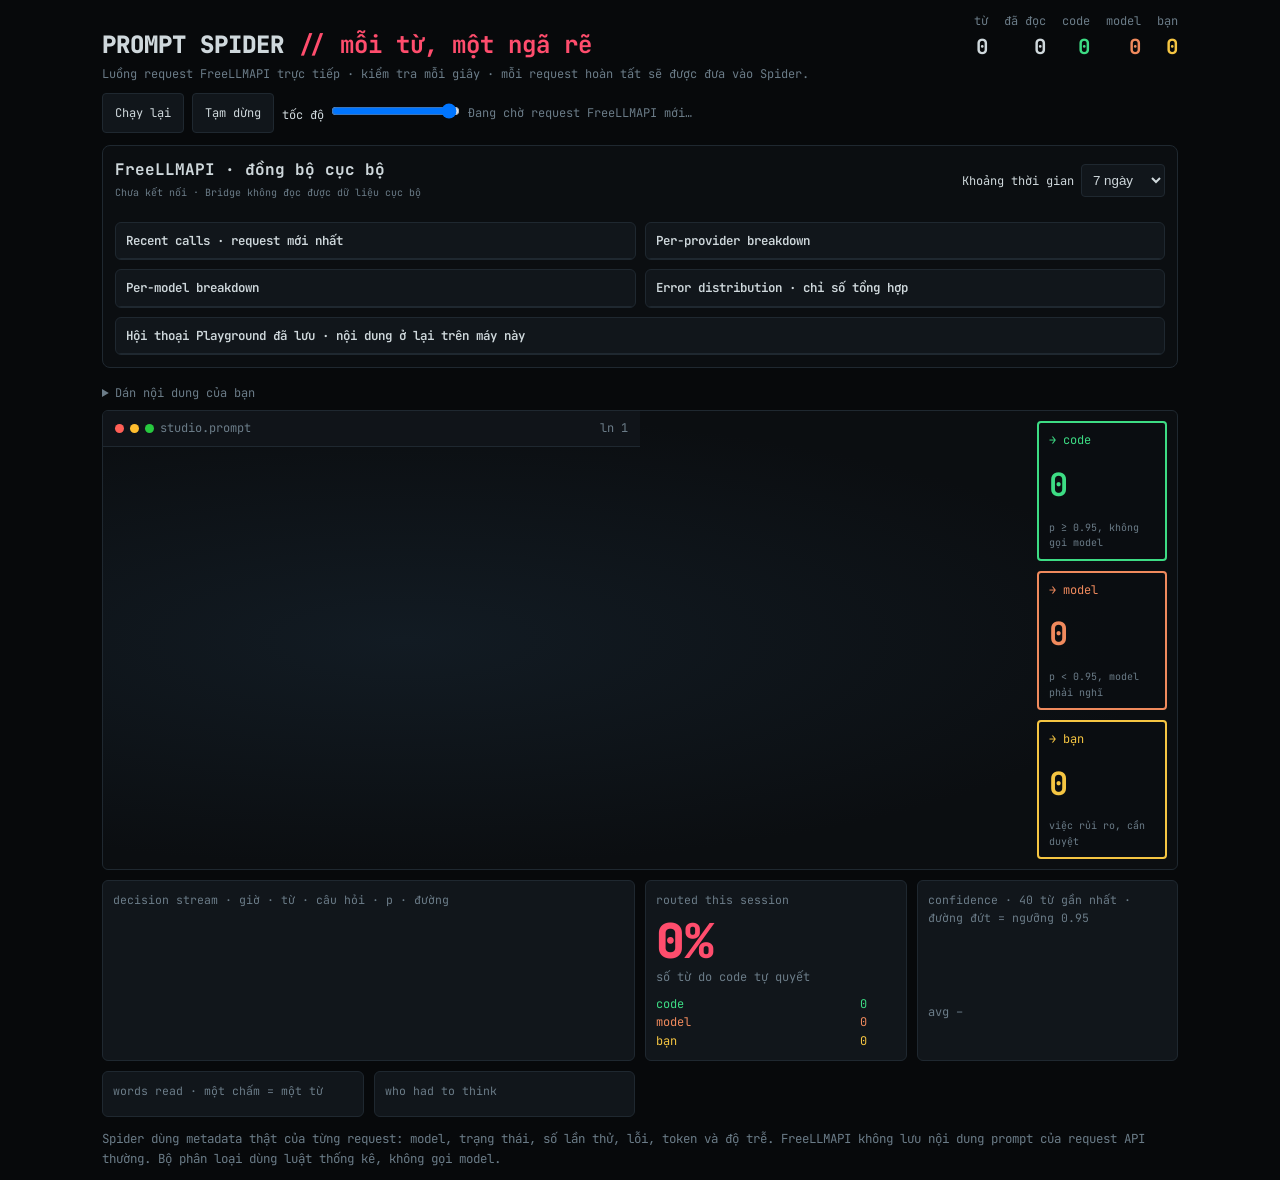
==== spider.html @ ec2de019 "Backup verified DailyHub release" ====
<!DOCTYPE html>
<html lang="vi">
<head>
<meta charset="UTF-8">
<meta name="viewport" content="width=device-width, initial-scale=1">
<title>Prompt Spider</title>
<link href="https://fonts.googleapis.com/css2?family=JetBrains+Mono:wght@400;600;800&display=swap" rel="stylesheet">
<style>
:root{--bg:#0b0e11;--panel:#11161b;--line:#1f2830;--tx:#cfd8dc;--mut:#6b7c88;--code:#3ddc84;--model:#f08a5d;--you:#f5c542;--pink:#ff4d6d}
*{box-sizing:border-box;margin:0}
body{background:#07090b;color:var(--tx);font:12px/1.55 'JetBrains Mono',ui-monospace,Menlo,monospace}
.wrap{max-width:1100px;margin:0 auto;padding:12px}
header{display:flex;justify-content:space-between;align-items:flex-end;flex-wrap:wrap;gap:8px}
h1{font-size:1.5rem;font-weight:800}h1 b{color:var(--pink)}
#top{display:flex;gap:16px}#top div{text-align:right;color:var(--mut)}#top strong{display:block;font-size:1.3rem;color:var(--tx)}
.sub{color:var(--mut);margin:2px 0 10px}
.bar{display:flex;gap:8px;flex-wrap:wrap;align-items:center;margin-bottom:8px}
button{font:inherit;color:var(--tx);background:var(--panel);border:1px solid var(--line);border-radius:4px;padding:8px 12px;min-height:40px;cursor:pointer}
button:hover{border-color:var(--mut)}button:disabled{opacity:.5}
:focus-visible{outline:2px solid var(--pink);outline-offset:2px}
#msg{color:var(--mut)}
details{margin-bottom:8px}summary{cursor:pointer;color:var(--mut)}
textarea{width:100%;height:110px;margin:6px 0;background:var(--panel);color:var(--tx);border:1px solid var(--line);border-radius:4px;padding:8px;font:inherit}
#stage{position:relative;display:grid;grid-template-columns:50% 1fr 150px;height:460px;background:radial-gradient(ellipse at 28% 50%,#121b23,var(--bg) 70%);border:1px solid var(--line);border-radius:6px;overflow:hidden}
#cv{position:absolute;inset:0;width:100%;height:100%}
#srcwrap{position:relative;z-index:1;display:flex;flex-direction:column;min-width:0;min-height:0}
.tb{display:flex;align-items:center;gap:6px;padding:8px 12px;border-bottom:1px solid var(--line);color:var(--mut);background:rgba(17,22,27,.85)}
.tb i{width:9px;height:9px;border-radius:50%;background:#ff5f56}.tb i:nth-child(2){background:#ffbd2e}.tb i:nth-child(3){background:#27c93f}.tb em{margin-left:auto;font-style:normal}
#src{flex:1;min-height:0;-webkit-mask-image:linear-gradient(transparent,#000 10%,#000 90%,transparent);mask-image:linear-gradient(transparent,#000 10%,#000 90%,transparent);position:relative;z-index:1;overflow:hidden;padding:12px;white-space:pre-wrap;word-break:break-word;line-height:1.9;color:#7d8c97}
.w{padding:1px 2px;border-radius:2px;transition:background .15s}
.w.code{background:rgba(61,220,132,.2);color:#c4f7da}.w.model{background:rgba(240,138,93,.25);color:#ffd9c7}.w.you{background:rgba(245,197,66,.28);color:#fff0bf}
.w.cur{outline:1px solid var(--pink);background:rgba(255,77,109,.35);color:#fff}
#cards{position:relative;z-index:1;display:grid;grid-template-rows:repeat(3,1fr);gap:10px;padding:10px}
.card{border:2px solid;border-radius:4px;background:rgba(11,14,17,.9);padding:8px 10px;display:flex;flex-direction:column;justify-content:space-between}
.card small{color:var(--mut)}.card b{font-size:2rem;line-height:1}
#c-code{border-color:var(--code)}#c-code b,#c-code span{color:var(--code)}
#c-model{border-color:var(--model)}#c-model b,#c-model span{color:var(--model)}
#c-you{border-color:var(--you)}#c-you b,#c-you span{color:var(--you)}
.grid{display:grid;gap:10px;margin-top:10px;grid-template-columns:repeat(auto-fit,minmax(260px,1fr))}
.panel{background:var(--panel);border:1px solid var(--line);border-radius:6px;padding:10px;min-width:0}
.panel h2{font-size:.72rem;font-weight:400;color:var(--mut);margin-bottom:6px}
.wide{grid-column:span 2}@media(max-width:640px){.wide{grid-column:auto}#stage{grid-template-columns:62% 1fr 96px}.card b{font-size:1.4rem}}
.row{display:grid;grid-template-columns:52px 96px 1fr 50px 64px;gap:6px;align-items:center;white-space:nowrap;overflow:hidden}
.chip{background:var(--pink);color:#fff;border-radius:2px;padding:0 5px;overflow:hidden;text-overflow:ellipsis;display:inline-block;max-width:96px}
.code{color:var(--code)}.model{color:var(--model)}.you{color:var(--you)}
.big{font-size:3rem;font-weight:800;color:var(--pink);line-height:1.1}
.bars div{display:grid;grid-template-columns:70px 1fr 36px;gap:8px;align-items:center}
.bars i{display:block;height:6px;background:currentColor;border-radius:3px;width:0;transition:width .2s}
#dots{display:flex;flex-wrap:wrap;gap:3px}#dots span{width:7px;height:7px;border-radius:50%;background:#222c34}
svg{width:100%;height:70px;display:block}
.note{color:var(--mut);margin-top:12px;font-size:.78rem}
@media(prefers-reduced-motion:reduce){*{transition:none!important}}
.live{margin:12px 0 16px;padding:12px;border:1px solid var(--line);border-radius:8px;background:#0b0e11}
.live-head{display:flex;align-items:center;justify-content:space-between;gap:10px;flex-wrap:wrap;margin-bottom:10px}
.live-head h2{font-size:1rem}.live-head small{color:var(--mut)}
.live-head select{color:var(--tx);background:var(--panel);border:1px solid var(--line);border-radius:4px;padding:7px}
.live-stats{display:grid;grid-template-columns:repeat(auto-fit,minmax(125px,1fr));gap:8px;margin-bottom:10px}
.live-stat{padding:9px 11px;border:1px solid var(--line);border-radius:6px;background:var(--panel)}
.live-stat small{display:block;color:var(--mut);font-size:.68rem;text-transform:uppercase}.live-stat strong{display:block;margin-top:3px;font-size:1.2rem}
.live-stat.fail strong{color:#ff6470}.live-stat.ok strong{color:var(--code)}
.live-grid{display:grid;grid-template-columns:repeat(2,minmax(0,1fr));gap:9px}
.live-panel{min-width:0;border:1px solid var(--line);border-radius:6px;background:var(--panel);overflow:hidden}
.live-panel h3{padding:8px 10px;border-bottom:1px solid var(--line);font-size:.78rem;font-weight:600}
.live-scroll{max-height:240px;overflow:auto}
.live-table{width:100%;border-collapse:collapse;white-space:nowrap;font-size:.7rem}
.live-table th,.live-table td{padding:6px 8px;border-bottom:1px solid var(--line);text-align:left}
.live-table th{position:sticky;top:0;background:var(--panel);color:var(--mut);z-index:1}
.live-table tr:last-child td{border-bottom:0}.live-table .bad{color:#ff6470}.live-table .good{color:var(--code)}
.live-chat{padding:8px 10px;border-bottom:1px solid var(--line);white-space:pre-wrap;overflow-wrap:anywhere;max-height:230px;overflow:auto}
.live-chat:last-child{border:0}.live-chat summary{font-size:.75rem;color:var(--tx)}.live-chat p{margin:7px 0;color:var(--mut)}
.live-empty{padding:10px;color:var(--mut)}
@media(max-width:720px){.live-grid{grid-template-columns:1fr}}
</style>
</head>
<body>
<div class="wrap">
  <header>
    <h1>PROMPT SPIDER <b>// mỗi từ, một ngã rẽ</b></h1>
    <div id="top"><div>từ<strong id="n-all">0</strong></div><div>đã đọc<strong id="n-read">0</strong></div><div>code<strong id="n-code" style="color:var(--code)">0</strong></div><div>model<strong id="n-model" style="color:var(--model)">0</strong></div><div>bạn<strong id="n-you" style="color:var(--you)">0</strong></div></div>
  </header>
  <p class="sub">Luồng request FreeLLMAPI trực tiếp · kiểm tra mỗi giây · mỗi request hoàn tất sẽ được đưa vào Spider.</p>
  <div class="bar">
    <button id="replay">Chạy lại</button><button id="pause">Tạm dừng</button><label>tốc độ <input id="spd" type="range" min="30" max="400" value="390" aria-label="Tốc độ đọc"></label><span id="msg"></span>
  </div>
  <section class="live" aria-label="Dữ liệu đồng bộ từ FreeLLMAPI">
    <div class="live-head"><div><h2>FreeLLMAPI · đồng bộ cục bộ</h2><small id="sync-state">Chưa kết nối · chạy freellmapi_spider_bridge.py</small></div>
      <label>Khoảng thời gian <select id="analytics-range"><option value="24h">24 giờ</option><option value="7d" selected>7 ngày</option><option value="30d">30 ngày</option><option value="90d">90 ngày</option></select></label></div>
    <div id="live-stats" class="live-stats"></div>
    <div class="live-grid">
      <section class="live-panel"><h3>Recent calls · request mới nhất</h3><div class="live-scroll" id="recent-calls"></div></section>
      <section class="live-panel"><h3>Per-provider breakdown</h3><div class="live-scroll" id="provider-breakdown"></div></section>
      <section class="live-panel"><h3>Per-model breakdown</h3><div class="live-scroll" id="model-breakdown"></div></section>
      <section class="live-panel"><h3>Error distribution · chỉ số tổng hợp</h3><div class="live-scroll" id="error-breakdown"></div></section>
      <section class="live-panel" style="grid-column:1/-1"><h3>Hội thoại Playground đã lưu · nội dung ở lại trên máy này</h3><div class="live-scroll" id="recent-chats"></div></section>
    </div>
  </section>
  <details><summary>Dán nội dung của bạn</summary><textarea id="ta" aria-label="Nội dung cần phân tích"></textarea><button id="go">Phân tích</button></details>

  <div id="stage">
    <canvas id="cv"></canvas>
    <div id="srcwrap"><div class="tb"><i></i><i></i><i></i><span>studio.prompt</span><em id="ln">ln 1</em></div><div id="src" aria-label="Văn bản đang được đọc"></div></div><div></div>
    <div id="cards">
      <div class="card" id="c-code"><span>→ code</span><b>0</b><small>p ≥ 0.95, không gọi model</small></div>
      <div class="card" id="c-model"><span>→ model</span><b>0</b><small>p &lt; 0.95, model phải nghĩ</small></div>
      <div class="card" id="c-you"><span>→ bạn</span><b>0</b><small>việc rủi ro, cần duyệt</small></div>
    </div>
  </div>

  <div class="grid">
    <div class="panel wide"><h2>decision stream · giờ · từ · câu hỏi · p · đường</h2><div id="stream"></div></div>
    <div class="panel"><h2>routed this session</h2><div class="big" id="pct">0%</div><div style="color:var(--mut)">số từ do code tự quyết</div>
      <div class="bars" style="margin-top:8px"><div class="code">code<span><i id="b-code"></i></span><em id="t-code" style="font-style:normal">0</em></div><div class="model">model<span><i id="b-model"></i></span><em id="t-model" style="font-style:normal">0</em></div><div class="you">bạn<span><i id="b-you"></i></span><em id="t-you" style="font-style:normal">0</em></div></div></div>
    <div class="panel"><h2>confidence · 40 từ gần nhất · đường đứt = ngưỡng 0.95</h2><svg id="spark" viewBox="0 0 300 70" preserveAspectRatio="none"></svg><div id="avg" style="color:var(--mut)">avg –</div></div>
    <div class="panel"><h2>words read · một chấm = một từ</h2><div id="dots"></div></div>
    <div class="panel"><h2>who had to think</h2><div id="who"></div></div>
  </div>
  <p class="note">Spider dùng metadata thật của từng request: model, trạng thái, số lần thử, lỗi, token và độ trễ. FreeLLMAPI không lưu nội dung prompt của request API thường. Bộ phân loại dùng luật thống kê, không gọi model.</p>
</div>

<script>
'use strict';
const THRESH = 0.95; let STEP = 90;
const COL = { code: '#3ddc84', model: '#f08a5d', you: '#f5c542' };
const STOP = new Set(('và của là có các những một cho được trong với để không này khi từ đến cũng đã sẽ đang như nhưng hay hoặc về ra vào ' +
  'the a an of to in and or for is are be on with as by at that this it from you your we they will can should must not do does if then than so every each any').split(' '));
const RISK = new Set(['publish', 'publishing', 'buy', 'purchase', 'purchases', 'send', 'delete', 'pay', 'approve', 'approval', 'external', 'credits', 'đăng', 'mua', 'gửi', 'xóa', 'duyệt', 'trả']);
const $ = id => document.getElementById(id);
const stage = $('stage'), src = $('src'), cv = $('cv'), ctx = cv.getContext('2d');
let words = [], i = 0, timer = null, t0 = 0, cnt, hist;
let liveQueue = [], liveBusy = false, liveRequestCursor = null, liveChatVersions = new Map();

/* ===== PHÂN LOẠI: mọi con số tính từ văn bản, không random ===== */
function analyse() {
  const TF = {}, L = {}, R = {};
  words.forEach((w, k) => {
    TF[w.norm] = (TF[w.norm] || 0) + 1;
    (L[w.norm] ||= new Set()).add(k ? words[k - 1].norm : '^');
    (R[w.norm] ||= new Set()).add(k < words.length - 1 ? words[k + 1].norm : '$');
  });
  words.forEach(w => {
    const n = w.norm, tf = TF[n], ctxN = Math.min(L[n].size, R[n].size);
    if (RISK.has(n)) w.c = { q: 'risky action?', p: 0.5, route: 'you' };
    else if (/\d/.test(n)) w.c = { q: 'claim sourced?', p: 0.7, route: 'model' };
    else if (STOP.has(n) || n.length <= 2) w.c = { q: 'relevant to task?', p: 0.985, route: 'code' };
    else if (ctxN >= 3) w.c = { q: 'ambiguous?', p: Math.max(0.8, 0.93 - 0.02 * (ctxN - 3)), route: 'model' };
    else if (!w.start && /^\p{Lu}/u.test(w.raw)) w.c = { q: 'claim sourced?', p: 0.75, route: 'model' };
    else {
      const p = tf >= 2 ? Math.min(0.99, 0.95 + 0.02 * Math.log2(tf)) : 0.93 + 0.003 * Math.min(n.length, 10);
      w.c = { q: 'relevant to task?', p, route: p >= THRESH ? 'code' : 'model' };
    }
  });
}

/* ===== DỰNG & CHẠY ===== */
function build(text) {
  stop(); src.replaceChildren(); words = []; i = 0; flows = []; legs = []; hub = null;
  let atStart = true, line = 1;
  for (const m of text.matchAll(/(\s+)|(\S+)/g)) {
    if (m[1]) { src.append(m[1]); const nl = (m[1].match(/\n/g) || []).length; if (nl) { atStart = true; line += nl; } continue; }
    const raw = m[2], norm = raw.toLowerCase().replace(/^[^\p{L}\p{N}]+|[^\p{L}\p{N}]+$/gu, '');
    const el = document.createElement('span'); el.textContent = raw; src.append(el);
    if (norm) words.push({ el, raw, norm, start: atStart, line });
    atStart = /[.!?]$/.test(raw);
  }
  analyse();
  cnt = { code: 0, model: 0, you: 0 }; hist = [];
  $('stream').replaceChildren(); $('spark').replaceChildren(); $('avg').textContent = 'avg –';
  $('dots').replaceChildren(...words.map(() => document.createElement('span')));
  $('n-all').textContent = words.length;
  sizeCanvas(); paint(); start();
}

function start() { clearInterval(timer); t0 = performance.now(); timer = setInterval(tick, STEP); $('pause').textContent = 'Tạm dừng'; }
function stop() { clearInterval(timer); timer = null; }

function tick() {
  if (i >= words.length) {
    stop(); src.querySelector('.cur')?.classList.remove('cur'); hub = null; $('pause').textContent = 'Xong';
    if (liveBusy) liveBusy = false;
    if (liveQueue.length) setTimeout(runNextLiveEvent, 100);
    return;
  }
  const w = words[i], c = w.c;
  src.querySelector('.cur')?.classList.remove('cur');
  w.el.className = 'w ' + c.route + ' cur';
  const tgt = Math.max(0, w.el.offsetTop - src.clientHeight / 2); src.scrollTop += (tgt - src.scrollTop) * (RM ? 1 : 0.4);
  $('ln').textContent = 'ln ' + w.line + ' · ' + (i + 1) + '/' + words.length;
  cnt[c.route]++; hist.push(c.p); w.born = performance.now();
  if (!RM) $('c-' + c.route).animate([{ boxShadow: '0 0 22px ' + COL[c.route] }, { boxShadow: '0 0 0 transparent' }], 380);
  $('dots').children[i].style.background = COL[c.route];
  spider(w);
  row(w);
  i++; paint();
}

/* ===== VẼ: vòng cung tia, mạng nhện, dòng chảy ===== */
const RM = matchMedia('(prefers-reduced-motion: reduce)').matches;
const ease = t => 1 - Math.pow(1 - t, 3);
let W = 0, H = 0, CW = 150, flows = [], legs = [], hub = null;

function sizeCanvas() {
  const dpr = Math.min(2, devicePixelRatio || 1);
  W = stage.clientWidth; H = stage.clientHeight; CW = $('cards').offsetWidth;
  cv.width = W * dpr; cv.height = H * dpr; ctx.setTransform(dpr, 0, 0, dpr, 0, 0);
}
addEventListener('resize', sizeCanvas);

const rel = (el, sr) => { const r = el.getBoundingClientRect(); return [r.left + r.width / 2 - sr.left, r.top + r.height / 2 - sr.top, r]; };

// Tick thứ k nằm trên một cung tròn tâm cố định, trải đều theo thứ tự đọc
function geo(k) {
  const R = H * 0.75, cx = W - CW - 80 - R, n = Math.max(1, words.length);
  const amax = Math.asin(Math.min(0.95, (H / 2 - 16) / R));
  const a = -amax + 2 * amax * (k + 0.5) / n, c = Math.cos(a), s = Math.sin(a);
  return { x: cx + R * c, y: H / 2 + R * s, c, s, R, cx, amax, n };
}

function spider(w) {
  const sr = stage.getBoundingClientRect(), now = performance.now();
  const [x, y] = rel(w.el, sr), g = geo(i);
  hub = { x, y };
  const near = [];
  for (let d = -5; d <= 5; d++) if (d && words[i + d]) near.push(words[i + d]);
  words.slice(0, i).filter(o => o.norm === w.norm).slice(-4).forEach(o => near.push(o));
  near.forEach(o => { const [ox, oy] = rel(o.el, sr); if (oy > 0 && oy < sr.height) legs.push({ x, y, ox, oy, born: now }); });
  const cr = $('c-' + w.c.route).getBoundingClientRect();
  flows.push({ b: [x, y, x + (g.x - x) * 0.5, y, g.x - (g.x - x) * 0.3, g.y, g.x, g.y], born: now, route: w.c.route,
    g, len: 8 + 34 * w.c.p, cx: cr.left - sr.left, cy: cr.top - sr.top + cr.height / 2 });
}

const bez = (b, t) => { const u = 1 - t; return [u*u*u*b[0] + 3*u*u*t*b[2] + 3*u*t*t*b[4] + t*t*t*b[6], u*u*u*b[1] + 3*u*u*t*b[3] + 3*u*t*t*b[5] + t*t*t*b[7]]; };

function drawArc(now) {
  if (!words.length) return;
  const g0 = geo(0);
  ctx.strokeStyle = 'rgba(255,255,255,.07)'; ctx.lineWidth = 1;
  ctx.beginPath(); ctx.arc(g0.cx, H / 2, g0.R - 8, -g0.amax, g0.amax); ctx.stroke();
  ctx.lineWidth = Math.max(0.7, Math.min(2.4, g0.R * 2 * g0.amax / g0.n * 0.55)); ctx.lineCap = 'round';
  for (let k = 0; k < words.length; k++) {
    const g = geo(k); let len = 8;
    if (k < i) {
      const w = words[k]; len = 8 + 34 * w.c.p * (RM ? 1 : ease(Math.min(1, (now - w.born) / 350)));
      ctx.strokeStyle = COL[w.c.route]; ctx.globalAlpha = 0.95;
    } else { ctx.strokeStyle = 'rgba(120,140,155,.25)'; ctx.globalAlpha = 1; }
    ctx.beginPath(); ctx.moveTo(g.x, g.y); ctx.lineTo(g.x + g.c * len, g.y + g.s * len); ctx.stroke();
  }
  ctx.globalAlpha = 1;
  if (hub && i > 0) {      // vạch trắng quét theo từ đang đọc
    const g = geo(i - 1);
    ctx.save(); ctx.shadowColor = '#fff'; ctx.shadowBlur = 12; ctx.strokeStyle = '#fff'; ctx.lineWidth = 2.6;
    ctx.beginPath(); ctx.moveTo(g.x - g.c * 6, g.y - g.s * 6); ctx.lineTo(g.x + g.c * 56, g.y + g.s * 56); ctx.stroke(); ctx.restore();
  }
}

function drawLegs(now) {
  while (legs.length && now - legs[0].born > 1100) legs.shift();
  ctx.setLineDash([2, 3]); ctx.lineWidth = 0.8;
  legs.forEach(l => {
    const age = now - l.born, p = RM ? 1 : ease(Math.min(1, age / 250));
    ctx.globalAlpha = 0.55 * (1 - age / 1100); ctx.strokeStyle = '#fff';
    ctx.beginPath(); ctx.moveTo(l.x, l.y); ctx.lineTo(l.x + (l.ox - l.x) * p, l.y + (l.oy - l.y) * p); ctx.stroke();
  });
  ctx.setLineDash([]); ctx.globalAlpha = 1;
}

function drawFlows(now) {
  while (flows.length && now - flows[0].born > 1600) flows.shift();
  flows.forEach(f => {
    const age = now - f.born, p = RM ? 1 : Math.min(1, age / 450), e = ease(p);
    const alpha = age < 900 ? 1 : Math.max(0, 1 - (age - 900) / 700), col = COL[f.route];
    ctx.save(); ctx.globalAlpha = alpha * 0.85; ctx.strokeStyle = col; ctx.shadowColor = col; ctx.shadowBlur = 8; ctx.lineWidth = 1.3;
    ctx.beginPath();
    for (let s = 0, t0 = Math.max(0, e - 0.55); s <= 18; s++) { const [x, y] = bez(f.b, t0 + (e - t0) * s / 18); s ? ctx.lineTo(x, y) : ctx.moveTo(x, y); }
    ctx.stroke();
    if (p < 1) { const [hx, hy] = bez(f.b, e); ctx.fillStyle = col; ctx.beginPath(); ctx.arc(hx, hy, 2.8, 0, 7); ctx.fill(); }
    else {                 // đoạn cuối: từ đầu tick tới thẻ đích
      const q = Math.min(1, (age - 450) / 250), ox = f.g.x + f.g.c * f.len, oy = f.g.y + f.g.s * f.len;
      ctx.globalAlpha = alpha * 0.4; ctx.lineWidth = 1; ctx.beginPath(); ctx.moveTo(ox, oy); ctx.lineTo(ox + (f.cx - ox) * q, oy + (f.cy - oy) * q); ctx.stroke();
    }
    ctx.restore();
  });
}

function drawHub(now) {    // "con nhện": lõi sáng, quầng và vòng xung quanh từ đang đọc
  if (!hub) return;
  const pulse = RM ? 0 : Math.sin(now / 180), gr = ctx.createRadialGradient(hub.x, hub.y, 0, hub.x, hub.y, 48);
  gr.addColorStop(0, 'rgba(255,77,109,.55)'); gr.addColorStop(1, 'rgba(255,77,109,0)');
  ctx.fillStyle = gr; ctx.beginPath(); ctx.arc(hub.x, hub.y, 48, 0, 7); ctx.fill();
  ctx.strokeStyle = 'rgba(255,77,109,.7)'; ctx.lineWidth = 1; ctx.beginPath(); ctx.arc(hub.x, hub.y, 10 + pulse * 3, 0, 7); ctx.stroke();
  ctx.fillStyle = '#fff'; ctx.beginPath(); ctx.arc(hub.x, hub.y, 3.5, 0, 7); ctx.fill();
}

(function frame(now) {
  ctx.clearRect(0, 0, W, H);
  drawArc(now); drawLegs(now); drawFlows(now); drawHub(now);
  requestAnimationFrame(frame);
})(performance.now());


/* ===== BẢNG SỐ LIỆU ===== */
function row(w) {
  const r = document.createElement('div'); r.className = 'row';
  const mk = (t, cls) => { const s = document.createElement('span'); s.textContent = t; if (cls) s.className = cls; return s; };
  const chip = mk(w.raw.slice(0, 14), 'chip');
  r.append(mk(((performance.now() - t0) / 1000).toFixed(2) + 's'), chip, mk(w.c.q), mk(w.c.p.toFixed(3), w.c.route), mk('→ ' + w.c.route, w.c.route));
  $('stream').prepend(r);
  if (!RM) r.animate([{ opacity: 0, transform: 'translateY(-8px)' }, { opacity: 1, transform: 'none' }], 200);
  while ($('stream').children.length > 9) $('stream').lastChild.remove();
}

function paint() {
  const n = i, tot = Math.max(1, n);
  $('n-read').textContent = n;
  ['code', 'model', 'you'].forEach(k => {
    $('n-' + k).textContent = cnt[k]; $('t-' + k).textContent = cnt[k];
    $('c-' + k).querySelector('b').textContent = cnt[k];
    $('b-' + k).style.width = (cnt[k] / tot * 100) + '%';
  });
  $('pct').textContent = Math.round(cnt.code / tot * 100) + '%';
  $('who').replaceChildren(...[['code', cnt.code + ' phép kiểm tra bằng luật'], ['model', cnt.model + ' lượt cần model'], ['bạn', cnt.you + ' lần cần duyệt']].map(([k, t], j) => {
    const d = document.createElement('div'); d.style.color = COL[['code', 'model', 'you'][j]]; d.textContent = k + ': ' + t; return d;
  }));
  const h = hist.slice(-40);
  if (h.length) {
    $('avg').textContent = 'avg ' + (hist.reduce((a, b) => a + b, 0) / hist.length).toFixed(3) + ' · ' + hist.length + ' từ';
    const pts = h.map((p, k) => (k * 300 / 39).toFixed(1) + ',' + (68 - Math.max(0, (p - 0.45) / 0.55) * 66).toFixed(1)).join(' ');
    const ty = (68 - (THRESH - 0.45) / 0.55 * 66).toFixed(1);
    $('spark').innerHTML = `<line x1="0" x2="300" y1="${ty}" y2="${ty}" stroke="#6b7c88" stroke-dasharray="3 3"/><polyline points="${pts}" fill="none" stroke="#ff4d6d" stroke-width="1.5"/>`;
  }
}

/* ===== DỮ LIỆU THẬT & ĐIỀU KHIỂN ===== */
$('go').onclick = () => { const t = $('ta').value.trim(); if (t) build(t); else $('msg').textContent = 'Chưa có request mới hoặc nội dung để phân tích.'; };
$('replay').onclick = () => { const t = $('ta').value.trim(); if (t) build(t); else $('msg').textContent = 'Chưa có request mới để chạy lại.'; };
$('pause').onclick = () => { if (i >= words.length) return; if (timer) { stop(); $('pause').textContent = 'Tiếp tục'; } else { t0 = performance.now() - 0; timer = setInterval(tick, STEP); $('pause').textContent = 'Tạm dừng'; } };

$('spd').oninput = e => { STEP = 430 - +e.target.value; if (timer) { clearInterval(timer); timer = setInterval(tick, STEP); } };
$('msg').textContent = 'Đang chờ request FreeLLMAPI mới…';

/* ===== Đồng bộ cục bộ từ FreeLLMAPI ===== */
const nf = new Intl.NumberFormat('vi-VN');
const asNum = n => nf.format(Number(n || 0));
const asMs = n => n == null ? '—' : asNum(Math.round(n)) + ' ms';
const asTime = s => { const d = new Date(String(s || '').replace(' ', 'T') + (String(s || '').includes('Z') ? '' : 'Z')); return Number.isNaN(d.getTime()) ? String(s || '') : d.toLocaleString('vi-VN'); };
const el = (tag, cls = '', text = '') => {
  const node = document.createElement(tag);
  if (cls) node.className = cls;
  if (text !== '') node.textContent = String(text);
  return node;
};

function makeTable(targetId, headers, rows) {
  const host = $(targetId); host.replaceChildren();
  if (!rows.length) { host.appendChild(el('div', 'live-empty', 'Chưa có dữ liệu trong khoảng đã chọn.')); return; }
  const table = document.createElement('table'); table.className = 'live-table';
  const thead = document.createElement('thead'), trh = document.createElement('tr');
  headers.forEach(h => trh.appendChild(el('th', '', h)));
  thead.appendChild(trh); table.appendChild(thead);
  const tbody = document.createElement('tbody');
  rows.forEach(row => {
    const tr = document.createElement('tr');
    row.forEach((value, index) => {
      const td = el('td', index === 0 && (value === 'error' || value === 'Rate limited (429)') ? 'bad' : '');
      td.textContent = value == null ? '—' : String(value); tr.appendChild(td);
    });
    tbody.appendChild(tr);
  });
  table.appendChild(tbody); host.appendChild(table);
}

function stat(label, value, cls = '') {
  const box = el('div', 'live-stat' + (cls ? ' ' + cls : ''));
  box.append(el('small', '', label), el('strong', '', value)); return box;
}

function renderSnapshot(data) {
  const stats = $('live-stats'); stats.replaceChildren(
    stat('Requests', asNum(data.requests)),
    stat('Success rate', `${Number(data.successRate || 0).toFixed(1)}%`, 'ok'),
    stat('Failed requests', asNum(data.failedRequests), 'fail'),
    stat('Failed provider attempts', asNum(data.failedAttempts), 'fail'),
    stat('Input tokens', asNum(data.inputTokens)),
    stat('Output tokens', asNum(data.outputTokens)),
    stat('Avg latency', asMs(data.avgLatencyMs)),
    stat('P95 latency', asMs(data.p95LatencyMs)),
    stat('Avg TTFT', asMs(data.avgTtfbMs)),
    stat('Canceled', asNum(data.canceledRequests))
  );
  makeTable('recent-calls', ['Time', 'Model', 'Provider', 'Status', 'Attempts', 'In', 'Out', 'Latency'],
    (data.recentCalls || []).map(r => [asTime(r.created_at), r.model_id, r.platform, r.status,
      r.attempts ? `${r.attempts}${r.failed_attempts ? ` · ${r.failed_attempts} fail` : ''}` : '—',
      asNum(r.input_tokens), asNum(r.output_tokens), asMs(r.latency_ms)]));
  makeTable('provider-breakdown', ['Provider', 'Requests', 'Success', 'Errors', 'Avg latency', 'P95', 'TTFT', 'In tokens', 'Out tokens'],
    (data.byProvider || []).map(r => [r.platform, asNum(r.requests), `${Number(r.successRate || 0).toFixed(1)}%`, asNum(r.failed),
      asMs(r.avg_latency_ms), asMs(r.p95LatencyMs), asMs(r.avg_ttfb_ms), asNum(r.input_tokens), asNum(r.output_tokens)]));
  makeTable('model-breakdown', ['Model', 'Provider', 'Requests', 'Pinned', 'Success', 'Errors', 'Avg latency', 'In tokens', 'Out tokens'],
    (data.byModel || []).map(r => [r.display_name || r.model_id, r.platform, asNum(r.requests), asNum(r.pinned),
      `${Number(r.successRate || 0).toFixed(1)}%`, asNum(r.failed), asMs(r.avg_latency_ms), asNum(r.input_tokens), asNum(r.output_tokens)]));
  makeTable('error-breakdown', ['Error class', 'Count'], [
    ...Object.entries(data.errorsByCategory || {}).map(([name, count]) => [name, asNum(count)]),
    ...Object.entries(data.errorsByProvider || {}).map(([name, count]) => [`Provider · ${name}`, asNum(count)])
  ]);
}

function showChats(chats) {
  const host = $('recent-chats'); host.replaceChildren();
  if (!chats.length) { host.appendChild(el('div', 'live-empty', 'Chưa có hội thoại Playground đã lưu.')); return; }
  chats.forEach(chat => {
    const details = document.createElement('details'); details.className = 'live-chat';
    details.appendChild(el('summary', '', `${chat.title || 'Hội thoại'} · ${chat.model || 'model'} · ${asTime(new Date(chat.updatedAt).toISOString())}`));
    (chat.messages || []).forEach(message => {
      details.appendChild(el('p', '', `${message.role === 'user' ? 'Bạn' : (message.model || 'Assistant')}: ${message.content || ''}`));
      (message.fusionPanel || []).forEach(panel => {
        const status = panel.status ? ` · ${panel.status}` : '';
        details.appendChild(el('p', '', `↳ ${panel.platform}/${panel.model}${status}: ${panel.content || ''}`));
      });
    });
    host.appendChild(details);
  });
}

function runNextLiveEvent() {
  if (liveBusy || timer || !liveQueue.length) return;
  const event = liveQueue.shift(); liveBusy = true;
  $('msg').textContent = event.label;
  $('ta').value = event.text;
  build(event.text.slice(0, 20000));
}

function queueLiveEvent(label, text) {
  if (!text) return;
  liveQueue.push({ label, text });
  if (liveQueue.length > 100) liveQueue.shift();
  runNextLiveEvent();
}

let syncBusy = false;
async function syncFreeLLMAPI() {
  if (syncBusy) return;
  syncBusy = true;
  try {
    const range = $('analytics-range').value;
    const [snapshotRes, chatsRes] = await Promise.all([
      fetch(`/api/snapshot?range=${encodeURIComponent(range)}`, { cache: 'no-store' }),
      fetch('/api/chats', { cache: 'no-store' })
    ]);
    if (!snapshotRes.ok || !chatsRes.ok) throw new Error('Bridge không đọc được dữ liệu cục bộ');
    const data = await snapshotRes.json(), chats = await chatsRes.json();
    renderSnapshot(data); showChats(chats);
    $('sync-state').textContent = `Đã đồng bộ · ${data.range} · cập nhật ${new Date(data.updatedAt).toLocaleTimeString('vi-VN')}`;

    if (liveRequestCursor === null) liveRequestCursor = Number(data.latestRequestId || 0);

    chats.forEach(chat => {
      const key = String(chat.id), version = Number(chat.updatedAt || 0), old = liveChatVersions.get(key);
      if (old === undefined) { liveChatVersions.set(key, version); return; }
      if (version <= old) return;
      liveChatVersions.set(key, version);
      const recent = (chat.messages || []).slice(-2);
      const lines = [];
      recent.forEach(message => {
        lines.push(`${message.role.toUpperCase()}: ${message.content || ''}`);
        (message.fusionPanel || []).forEach(panel => lines.push(`PANEL ${panel.platform}/${panel.model} ${panel.status || ''}: ${panel.content || ''}`));
      });
      queueLiveEvent(`Playground · ${chat.title || 'hội thoại mới'}`, lines.join('\n'));
    });
  } catch (error) {
    $('sync-state').textContent = `Chưa kết nối · ${error.message}`;
  } finally {
    syncBusy = false;
  }
}

$('analytics-range').addEventListener('change', syncFreeLLMAPI);
syncFreeLLMAPI();
setInterval(syncFreeLLMAPI, 2000);

let requestPollBusy = false;
async function pollNewRequests() {
  if (requestPollBusy || liveRequestCursor === null) return;
  requestPollBusy = true;
  try {
    const response = await fetch(`/api/events?after=${liveRequestCursor}`, { cache: 'no-store' });
    if (!response.ok) return;
    const events = await response.json();
    events.forEach(event => {
      liveRequestCursor = Math.max(liveRequestCursor, Number(event.id || 0));
      const failures = Number(event.failed_attempts || 0);
      const text = `Request #${event.id} · ${event.created_at || ''}\n${event.platform}/${event.model_id}\n${String(event.status || 'unknown').toUpperCase()} · ${event.attempts || 0} attempts · ${failures} failures\n${event.input_tokens || 0} input / ${event.output_tokens || 0} output tokens · ${event.latency_ms || 0} ms`;
      queueLiveEvent(`Request #${event.id} · ${event.status}${failures ? ` · ${failures} fail` : ''}`, text);
    });
    if (events.length) $('sync-state').textContent += ` · nhận ${events.length} request mới`;
    else if (!timer && !liveQueue.length) $('msg').textContent = `Đang chờ request FreeLLMAPI mới… · kiểm tra ${new Date().toLocaleTimeString('vi-VN')}`;
  } catch { /* lần polling kế tiếp tự thử lại */ }
  finally { requestPollBusy = false; }
}
pollNewRequests();
setInterval(pollNewRequests, 1000);
</script>
</body>
</html>
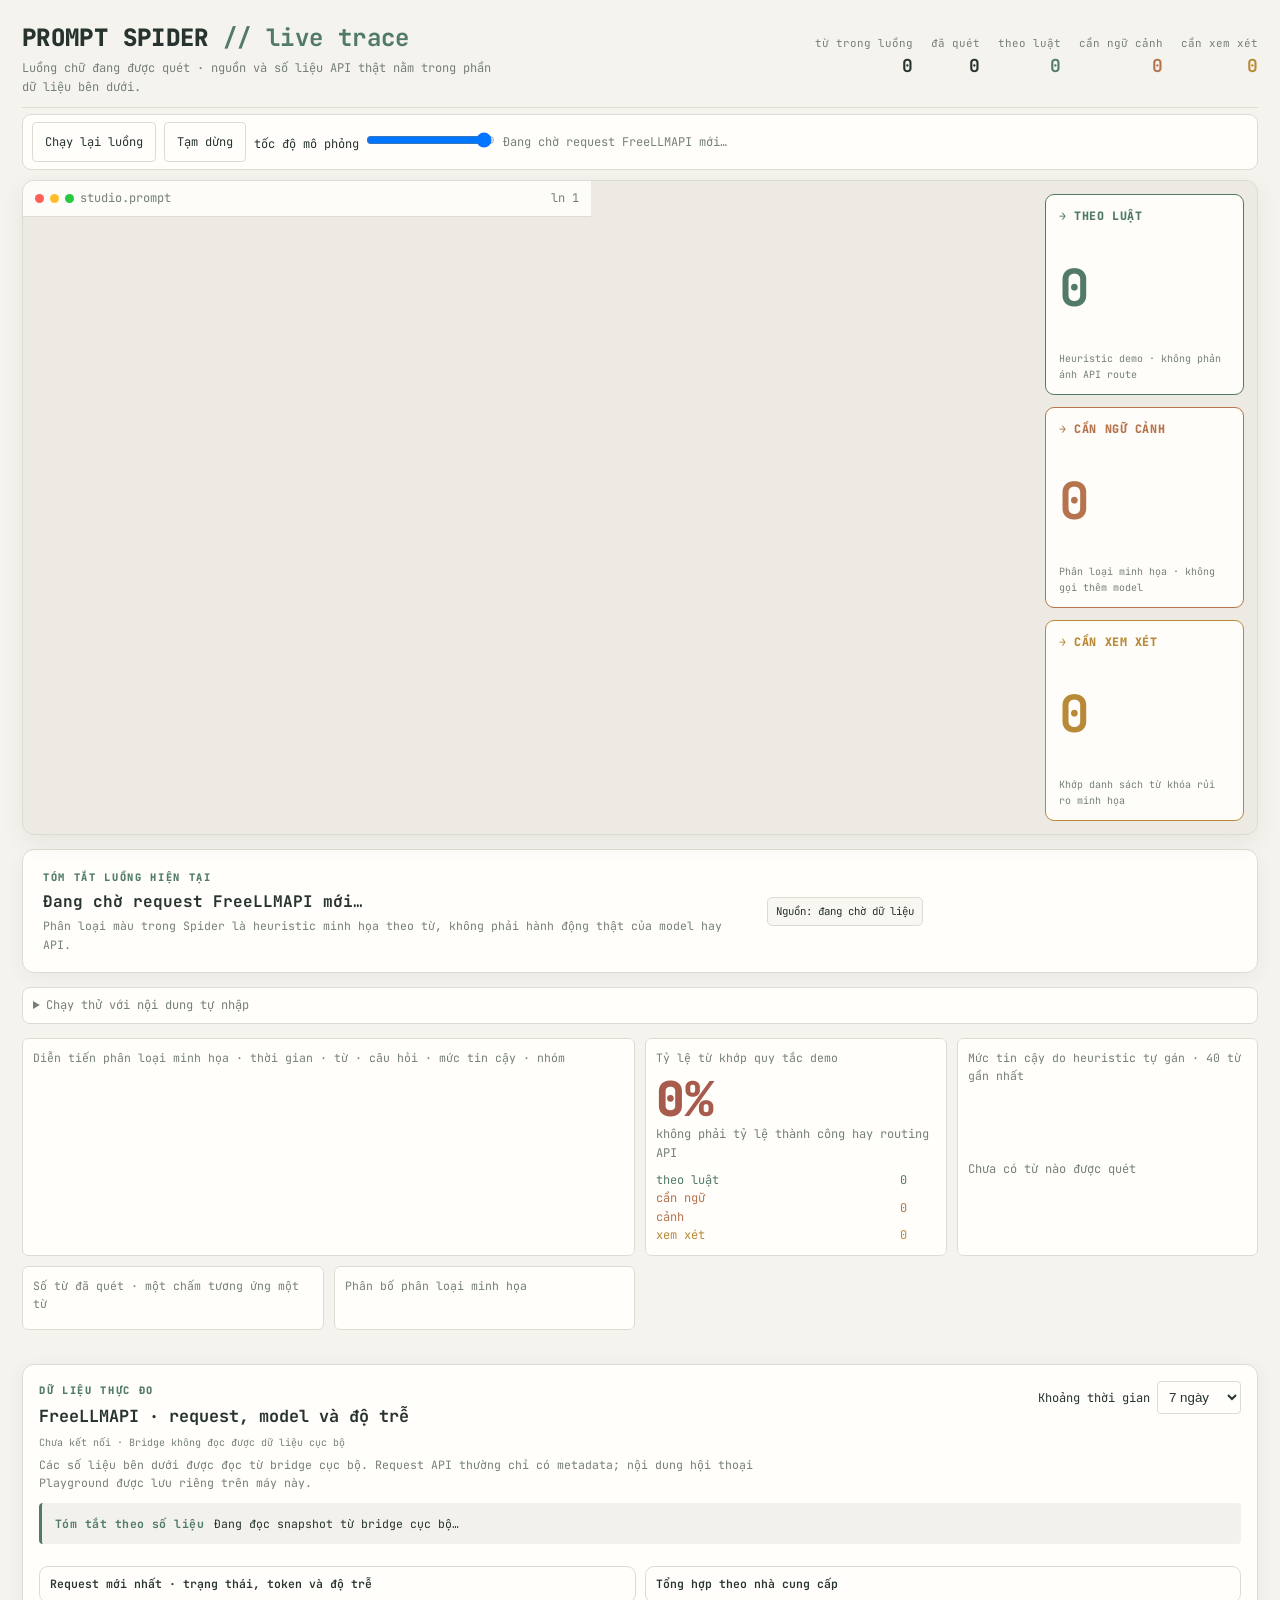
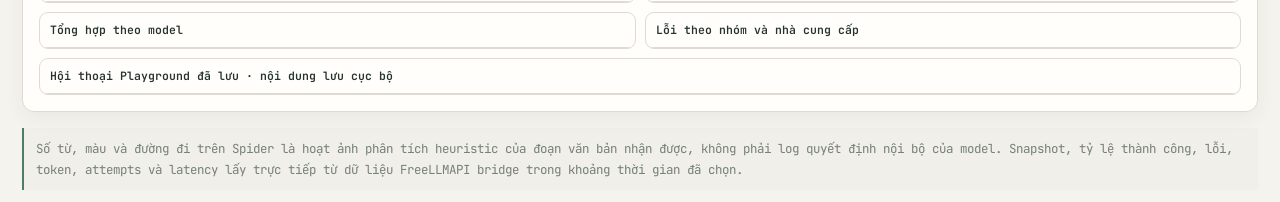
==== commit 875739f4: "Improve DailyHub AI features and Spider dashboard" ====
--- a/spider.html
+++ b/spider.html
@@ -6,9 +6,9 @@
 <title>Prompt Spider</title>
 <link href="https://fonts.googleapis.com/css2?family=JetBrains+Mono:wght@400;600;800&display=swap" rel="stylesheet">
 <style>
-:root{--bg:#0b0e11;--panel:#11161b;--line:#1f2830;--tx:#cfd8dc;--mut:#6b7c88;--code:#3ddc84;--model:#f08a5d;--you:#f5c542;--pink:#ff4d6d}
+:root{--bg:#f5f3ee;--panel:#fffefa;--line:#dedbd2;--tx:#27332f;--mut:#758078;--code:#527b67;--model:#b5744d;--you:#b88a38;--pink:#a75b4c}
 *{box-sizing:border-box;margin:0}
-body{background:#07090b;color:var(--tx);font:12px/1.55 'JetBrains Mono',ui-monospace,Menlo,monospace}
+body{background:var(--bg);color:var(--tx);font:12px/1.55 'JetBrains Mono',ui-monospace,Menlo,monospace}
 .wrap{max-width:1100px;margin:0 auto;padding:12px}
 header{display:flex;justify-content:space-between;align-items:flex-end;flex-wrap:wrap;gap:8px}
 h1{font-size:1.5rem;font-weight:800}h1 b{color:var(--pink)}
@@ -21,17 +21,17 @@
 #msg{color:var(--mut)}
 details{margin-bottom:8px}summary{cursor:pointer;color:var(--mut)}
 textarea{width:100%;height:110px;margin:6px 0;background:var(--panel);color:var(--tx);border:1px solid var(--line);border-radius:4px;padding:8px;font:inherit}
-#stage{position:relative;display:grid;grid-template-columns:50% 1fr 150px;height:460px;background:radial-gradient(ellipse at 28% 50%,#121b23,var(--bg) 70%);border:1px solid var(--line);border-radius:6px;overflow:hidden}
+#stage{position:relative;display:grid;grid-template-columns:50% 1fr 150px;height:460px;background:#eceae3;border:1px solid var(--line);border-radius:6px;overflow:hidden}
 #cv{position:absolute;inset:0;width:100%;height:100%}
 #srcwrap{position:relative;z-index:1;display:flex;flex-direction:column;min-width:0;min-height:0}
-.tb{display:flex;align-items:center;gap:6px;padding:8px 12px;border-bottom:1px solid var(--line);color:var(--mut);background:rgba(17,22,27,.85)}
+.tb{display:flex;align-items:center;gap:6px;padding:8px 12px;border-bottom:1px solid var(--line);color:var(--mut);background:rgba(255,254,250,.92)}
 .tb i{width:9px;height:9px;border-radius:50%;background:#ff5f56}.tb i:nth-child(2){background:#ffbd2e}.tb i:nth-child(3){background:#27c93f}.tb em{margin-left:auto;font-style:normal}
-#src{flex:1;min-height:0;-webkit-mask-image:linear-gradient(transparent,#000 10%,#000 90%,transparent);mask-image:linear-gradient(transparent,#000 10%,#000 90%,transparent);position:relative;z-index:1;overflow:hidden;padding:12px;white-space:pre-wrap;word-break:break-word;line-height:1.9;color:#7d8c97}
+#src{flex:1;min-height:0;-webkit-mask-image:linear-gradient(transparent,#000 10%,#000 90%,transparent);mask-image:linear-gradient(transparent,#000 10%,#000 90%,transparent);position:relative;z-index:1;overflow:hidden;padding:12px;white-space:pre-wrap;word-break:break-word;line-height:1.9;color:#68736d}
 .w{padding:1px 2px;border-radius:2px;transition:background .15s}
-.w.code{background:rgba(61,220,132,.2);color:#c4f7da}.w.model{background:rgba(240,138,93,.25);color:#ffd9c7}.w.you{background:rgba(245,197,66,.28);color:#fff0bf}
-.w.cur{outline:1px solid var(--pink);background:rgba(255,77,109,.35);color:#fff}
+.w.code{background:rgba(82,123,103,.16);color:#355b46}.w.model{background:rgba(181,116,77,.16);color:#805037}.w.you{background:rgba(184,138,56,.17);color:#785d26}
+.w.cur{outline:1px solid var(--pink);background:rgba(167,91,76,.17);color:#713b31}
 #cards{position:relative;z-index:1;display:grid;grid-template-rows:repeat(3,1fr);gap:10px;padding:10px}
-.card{border:2px solid;border-radius:4px;background:rgba(11,14,17,.9);padding:8px 10px;display:flex;flex-direction:column;justify-content:space-between}
+.card{border:1px solid;border-radius:4px;background:rgba(255,254,250,.94);padding:8px 10px;display:flex;flex-direction:column;justify-content:space-between}
 .card small{color:var(--mut)}.card b{font-size:2rem;line-height:1}
 #c-code{border-color:var(--code)}#c-code b,#c-code span{color:var(--code)}
 #c-model{border-color:var(--model)}#c-model b,#c-model span{color:var(--model)}
@@ -50,14 +50,14 @@
 svg{width:100%;height:70px;display:block}
 .note{color:var(--mut);margin-top:12px;font-size:.78rem}
 @media(prefers-reduced-motion:reduce){*{transition:none!important}}
-.live{margin:12px 0 16px;padding:12px;border:1px solid var(--line);border-radius:8px;background:#0b0e11}
+.live{margin:12px 0 16px;padding:12px;border:1px solid var(--line);border-radius:8px;background:var(--panel)}
 .live-head{display:flex;align-items:center;justify-content:space-between;gap:10px;flex-wrap:wrap;margin-bottom:10px}
 .live-head h2{font-size:1rem}.live-head small{color:var(--mut)}
 .live-head select{color:var(--tx);background:var(--panel);border:1px solid var(--line);border-radius:4px;padding:7px}
 .live-stats{display:grid;grid-template-columns:repeat(auto-fit,minmax(125px,1fr));gap:8px;margin-bottom:10px}
 .live-stat{padding:9px 11px;border:1px solid var(--line);border-radius:6px;background:var(--panel)}
 .live-stat small{display:block;color:var(--mut);font-size:.68rem;text-transform:uppercase}.live-stat strong{display:block;margin-top:3px;font-size:1.2rem}
-.live-stat.fail strong{color:#ff6470}.live-stat.ok strong{color:var(--code)}
+.live-stat.fail strong{color:#a95048}.live-stat.ok strong{color:var(--code)}
 .live-grid{display:grid;grid-template-columns:repeat(2,minmax(0,1fr));gap:9px}
 .live-panel{min-width:0;border:1px solid var(--line);border-radius:6px;background:var(--panel);overflow:hidden}
 .live-panel h3{padding:8px 10px;border-bottom:1px solid var(--line);font-size:.78rem;font-weight:600}
@@ -65,68 +65,133 @@
 .live-table{width:100%;border-collapse:collapse;white-space:nowrap;font-size:.7rem}
 .live-table th,.live-table td{padding:6px 8px;border-bottom:1px solid var(--line);text-align:left}
 .live-table th{position:sticky;top:0;background:var(--panel);color:var(--mut);z-index:1}
-.live-table tr:last-child td{border-bottom:0}.live-table .bad{color:#ff6470}.live-table .good{color:var(--code)}
+.live-table tr:last-child td{border-bottom:0}.live-table .bad{color:#a95048}.live-table .good{color:var(--code)}
 .live-chat{padding:8px 10px;border-bottom:1px solid var(--line);white-space:pre-wrap;overflow-wrap:anywhere;max-height:230px;overflow:auto}
 .live-chat:last-child{border:0}.live-chat summary{font-size:.75rem;color:var(--tx)}.live-chat p{margin:7px 0;color:var(--mut)}
 .live-empty{padding:10px;color:var(--mut)}
+/* Restrained editorial palette: keep the live trace while removing terminal styling. */
+body{background:var(--bg)}
+.wrap{max-width:1260px;animation:spiderBoot .8s cubic-bezier(.16,1,.3,1) both}
+header{position:relative;padding:5px 0 9px;border-bottom:1px solid var(--line)}
+h1{letter-spacing:.015em;text-shadow:none}
+h1 b{color:var(--code);animation:none}
+#stage{height:min(58vh,590px);min-height:400px;border-color:var(--line);box-shadow:0 8px 24px rgba(49,55,44,.07)}
+#stage::after{display:none}
+#srcwrap,.card,.panel,.live-panel{backdrop-filter:none}
+.card{position:relative;overflow:hidden;animation:statRise .6s cubic-bezier(.16,1,.3,1) both;transition:transform .25s,box-shadow .25s}
+.card:hover{transform:translateY(-2px);box-shadow:0 5px 14px rgba(49,55,44,.09)}
+.card::after{display:none}
+#c-code,#c-model,#c-you{box-shadow:none}
+.live{position:relative;overflow:hidden;border-color:var(--line);box-shadow:0 5px 20px rgba(49,55,44,.06)}
+.live::before{display:none}
+.live-stat,.live-panel{transition:border-color .2s,box-shadow .2s}
+.live-stat:hover,.live-panel:hover{border-color:#c5c2b8;box-shadow:0 4px 12px rgba(49,55,44,.07)}
+.live-stat strong{font-variant-numeric:tabular-nums;text-shadow:none}
+.live-stat.ok strong,.live-stat.fail strong{animation:none}
+.live-table tr{transition:background .15s}.live-table tbody tr:hover{background:rgba(82,123,103,.07)}
+button{transition:transform .15s,border-color .2s,background .2s}button:hover{transform:translateY(-1px)}
+@keyframes spiderBoot{from{opacity:0;filter:blur(5px);transform:translateY(12px)}to{opacity:1;filter:blur(0);transform:none}}
+@keyframes signalFlicker{0%,94%,100%{opacity:1}95%{opacity:.45}96%{opacity:.9}97%{opacity:.55}}
+@keyframes scanFlicker{0%,100%{opacity:.35}50%{opacity:.8}}
+@keyframes statRise{from{opacity:0;transform:translateY(12px) scale(.98)}to{opacity:1;transform:none}}
+@keyframes dataSweep{0%,15%{left:-35%;opacity:0}35%,65%{opacity:1}85%,100%{left:110%;opacity:0}}
+@keyframes greenPulse{0%,100%{text-shadow:0 0 8px rgba(61,220,132,.12)}50%{text-shadow:0 0 20px rgba(61,220,132,.5)}}
+@keyframes redPulse{0%,100%{text-shadow:0 0 6px rgba(255,100,112,.12)}50%{text-shadow:0 0 17px rgba(255,100,112,.55)}}
+@media(prefers-reduced-motion:reduce){*{animation:none!important;transition:none!important;scroll-behavior:auto!important}}
 @media(max-width:720px){.live-grid{grid-template-columns:1fr}}
+/* Stage first and nearly viewport-height; verified API facts live after it. */
+header{align-items:center;padding:7px 0 11px}
+header .sub{margin:3px 0 0;max-width:480px}
+#top{gap:clamp(7px,1.5vw,18px)}#top div{font-size:.68rem}#top strong{font-size:1.12rem;color:var(--tx)}
+.bar{margin:6px 0 10px;padding:7px 9px;border:1px solid var(--line);border-radius:9px;background:var(--panel)}
+#stage{height:max(480px,calc(100vh - 245px));min-height:480px;grid-template-columns:minmax(0,46%) minmax(0,1fr) 225px;border-radius:12px;background:#eceae3}
+#src{padding:clamp(13px,2vw,23px);font-size:clamp(13px,1.15vw,16px);line-height:2.1}
+#cards{gap:12px;padding:13px}
+.card{padding:12px 13px;border-radius:9px}
+.card span{font-size:.73rem;font-weight:800;letter-spacing:.05em}
+.card b{font-size:clamp(2.1rem,4vw,3.2rem)}
+.session-brief{display:grid;grid-template-columns:minmax(0,1.5fr) minmax(260px,1fr);gap:18px;align-items:center;margin:14px 0;padding:18px 20px;border:1px solid var(--line);border-radius:12px;background:var(--panel);box-shadow:0 5px 18px rgba(49,55,44,.05)}
+.brief-kicker{color:var(--code);font-size:.65rem;font-weight:800;letter-spacing:.16em}
+.session-brief h2{margin:4px 0;font-size:1rem;line-height:1.4}
+.session-brief p,.data-caption{margin-top:4px;color:var(--mut);font-size:.72rem;line-height:1.6}
+.session-facts{display:flex;flex-wrap:wrap;gap:6px}
+.session-facts span{padding:5px 8px;border:1px solid var(--line);border-radius:5px;background:#f8f7f2;color:var(--tx);font-size:.67rem}
+.manual-input{margin:14px 0;padding:8px 10px;border:1px solid var(--line);border-radius:8px;background:var(--panel)}
+.manual-input summary{font-size:.75rem}
+.live{margin-top:34px;padding:16px;border-radius:12px;background:var(--panel)}
+.live-head{align-items:flex-start}.live-head h2{margin:4px 0;font-size:1.05rem}.data-caption{max-width:720px}
+.live-stats{grid-template-columns:repeat(auto-fit,minmax(145px,1fr));gap:9px}
+.snapshot-summary{display:flex;flex-wrap:wrap;align-items:baseline;gap:5px 10px;margin:10px 0 12px;padding:11px 13px;border-left:3px solid var(--code);border-radius:4px;background:#f2f1eb}
+.snapshot-summary b{color:var(--code);font-size:.72rem;letter-spacing:.04em}.snapshot-summary span{color:var(--tx);font-size:.72rem;line-height:1.7}.snapshot-summary small{color:var(--mut);font-size:.63rem}
+.live-stat{min-height:78px;border-radius:9px}.live-stat small{font-size:.63rem;letter-spacing:.02em}.live-stat strong{font-size:1.12rem}
+.live-panel{border-radius:9px}.live-panel h3{font-size:.72rem;color:var(--tx)}
+.live-table{font-size:.67rem}.live-table th{color:var(--mut)}.live-table td{color:var(--tx)}
+.note{padding:10px 12px;border-left:2px solid var(--code);background:#f0efe9;line-height:1.7}
+@media(max-width:760px){header{align-items:flex-start;flex-direction:column}#top{width:100%;justify-content:space-between;gap:4px}#top div{font-size:.58rem}#top strong{font-size:.95rem}#stage{height:max(480px,calc(100vh - 290px));grid-template-columns:minmax(0,60%) minmax(0,1fr) 112px}.card{padding:9px}.card b{font-size:1.75rem}.card small{font-size:.62rem}.session-brief{grid-template-columns:1fr}.live-head{flex-direction:column}}
+@media(max-width:460px){#stage{grid-template-columns:minmax(0,58%) minmax(0,1fr) 88px}.tb{padding:5px}.card b{font-size:1.45rem}.card span{font-size:.6rem}.card small{font-size:.55rem}#src{padding:9px;font-size:12px}.live{padding:9px}.live-stats{grid-template-columns:repeat(2,minmax(0,1fr))}}
 </style>
 </head>
 <body>
 <div class="wrap">
   <header>
-    <h1>PROMPT SPIDER <b>// mỗi từ, một ngã rẽ</b></h1>
-    <div id="top"><div>từ<strong id="n-all">0</strong></div><div>đã đọc<strong id="n-read">0</strong></div><div>code<strong id="n-code" style="color:var(--code)">0</strong></div><div>model<strong id="n-model" style="color:var(--model)">0</strong></div><div>bạn<strong id="n-you" style="color:var(--you)">0</strong></div></div>
+    <div><h1>PROMPT SPIDER <b>// live trace</b></h1><p class="sub">Luồng chữ đang được quét · nguồn và số liệu API thật nằm trong phần dữ liệu bên dưới.</p></div>
+    <div id="top"><div>từ trong luồng<strong id="n-all">0</strong></div><div>đã quét<strong id="n-read">0</strong></div><div>theo luật<strong id="n-code" style="color:var(--code)">0</strong></div><div>cần ngữ cảnh<strong id="n-model" style="color:var(--model)">0</strong></div><div>cần xem xét<strong id="n-you" style="color:var(--you)">0</strong></div></div>
   </header>
-  <p class="sub">Luồng request FreeLLMAPI trực tiếp · kiểm tra mỗi giây · mỗi request hoàn tất sẽ được đưa vào Spider.</p>
   <div class="bar">
-    <button id="replay">Chạy lại</button><button id="pause">Tạm dừng</button><label>tốc độ <input id="spd" type="range" min="30" max="400" value="390" aria-label="Tốc độ đọc"></label><span id="msg"></span>
+    <button id="replay">Chạy lại luồng</button><button id="pause">Tạm dừng</button><label>tốc độ mô phỏng <input id="spd" type="range" min="30" max="400" value="390" aria-label="Tốc độ mô phỏng"></label><span id="msg"></span>
   </div>
-  <section class="live" aria-label="Dữ liệu đồng bộ từ FreeLLMAPI">
-    <div class="live-head"><div><h2>FreeLLMAPI · đồng bộ cục bộ</h2><small id="sync-state">Chưa kết nối · chạy freellmapi_spider_bridge.py</small></div>
-      <label>Khoảng thời gian <select id="analytics-range"><option value="24h">24 giờ</option><option value="7d" selected>7 ngày</option><option value="30d">30 ngày</option><option value="90d">90 ngày</option></select></label></div>
-    <div id="live-stats" class="live-stats"></div>
-    <div class="live-grid">
-      <section class="live-panel"><h3>Recent calls · request mới nhất</h3><div class="live-scroll" id="recent-calls"></div></section>
-      <section class="live-panel"><h3>Per-provider breakdown</h3><div class="live-scroll" id="provider-breakdown"></div></section>
-      <section class="live-panel"><h3>Per-model breakdown</h3><div class="live-scroll" id="model-breakdown"></div></section>
-      <section class="live-panel"><h3>Error distribution · chỉ số tổng hợp</h3><div class="live-scroll" id="error-breakdown"></div></section>
-      <section class="live-panel" style="grid-column:1/-1"><h3>Hội thoại Playground đã lưu · nội dung ở lại trên máy này</h3><div class="live-scroll" id="recent-chats"></div></section>
-    </div>
-  </section>
-  <details><summary>Dán nội dung của bạn</summary><textarea id="ta" aria-label="Nội dung cần phân tích"></textarea><button id="go">Phân tích</button></details>
 
   <div id="stage">
     <canvas id="cv"></canvas>
     <div id="srcwrap"><div class="tb"><i></i><i></i><i></i><span>studio.prompt</span><em id="ln">ln 1</em></div><div id="src" aria-label="Văn bản đang được đọc"></div></div><div></div>
     <div id="cards">
-      <div class="card" id="c-code"><span>→ code</span><b>0</b><small>p ≥ 0.95, không gọi model</small></div>
-      <div class="card" id="c-model"><span>→ model</span><b>0</b><small>p &lt; 0.95, model phải nghĩ</small></div>
-      <div class="card" id="c-you"><span>→ bạn</span><b>0</b><small>việc rủi ro, cần duyệt</small></div>
+      <div class="card" id="c-code"><span>→ THEO LUẬT</span><b>0</b><small>Heuristic demo · không phản ánh API route</small></div>
+      <div class="card" id="c-model"><span>→ CẦN NGỮ CẢNH</span><b>0</b><small>Phân loại minh họa · không gọi thêm model</small></div>
+      <div class="card" id="c-you"><span>→ CẦN XEM XÉT</span><b>0</b><small>Khớp danh sách từ khóa rủi ro minh họa</small></div>
     </div>
   </div>
 
+  <section id="session-brief" class="session-brief" aria-live="polite">
+    <div><span class="brief-kicker">TÓM TẮT LUỒNG HIỆN TẠI</span><h2 id="session-summary">Đang chờ request FreeLLMAPI mới…</h2><p id="session-detail">Phân loại màu trong Spider là heuristic minh họa theo từ, không phải hành động thật của model hay API.</p></div>
+    <div id="session-facts" class="session-facts"><span>Nguồn: đang chờ dữ liệu</span></div>
+  </section>
+
+  <details class="manual-input"><summary>Chạy thử với nội dung tự nhập</summary><textarea id="ta" aria-label="Nội dung cần phân tích"></textarea><button id="go">Phân tích nội dung</button></details>
+
   <div class="grid">
-    <div class="panel wide"><h2>decision stream · giờ · từ · câu hỏi · p · đường</h2><div id="stream"></div></div>
-    <div class="panel"><h2>routed this session</h2><div class="big" id="pct">0%</div><div style="color:var(--mut)">số từ do code tự quyết</div>
-      <div class="bars" style="margin-top:8px"><div class="code">code<span><i id="b-code"></i></span><em id="t-code" style="font-style:normal">0</em></div><div class="model">model<span><i id="b-model"></i></span><em id="t-model" style="font-style:normal">0</em></div><div class="you">bạn<span><i id="b-you"></i></span><em id="t-you" style="font-style:normal">0</em></div></div></div>
-    <div class="panel"><h2>confidence · 40 từ gần nhất · đường đứt = ngưỡng 0.95</h2><svg id="spark" viewBox="0 0 300 70" preserveAspectRatio="none"></svg><div id="avg" style="color:var(--mut)">avg –</div></div>
-    <div class="panel"><h2>words read · một chấm = một từ</h2><div id="dots"></div></div>
-    <div class="panel"><h2>who had to think</h2><div id="who"></div></div>
+    <div class="panel wide"><h2>Diễn tiến phân loại minh họa · thời gian · từ · câu hỏi · mức tin cậy · nhóm</h2><div id="stream"></div></div>
+    <div class="panel"><h2>Tỷ lệ từ khớp quy tắc demo</h2><div class="big" id="pct">0%</div><div style="color:var(--mut)">không phải tỷ lệ thành công hay routing API</div>
+      <div class="bars" style="margin-top:8px"><div class="code">theo luật<span><i id="b-code"></i></span><em id="t-code" style="font-style:normal">0</em></div><div class="model">cần ngữ cảnh<span><i id="b-model"></i></span><em id="t-model" style="font-style:normal">0</em></div><div class="you">xem xét<span><i id="b-you"></i></span><em id="t-you" style="font-style:normal">0</em></div></div></div>
+    <div class="panel"><h2>Mức tin cậy do heuristic tự gán · 40 từ gần nhất</h2><svg id="spark" viewBox="0 0 300 70" preserveAspectRatio="none"></svg><div id="avg" style="color:var(--mut)">Chưa có từ nào được quét</div></div>
+    <div class="panel"><h2>Số từ đã quét · một chấm tương ứng một từ</h2><div id="dots"></div></div>
+    <div class="panel"><h2>Phân bố phân loại minh họa</h2><div id="who"></div></div>
   </div>
-  <p class="note">Spider dùng metadata thật của từng request: model, trạng thái, số lần thử, lỗi, token và độ trễ. FreeLLMAPI không lưu nội dung prompt của request API thường. Bộ phân loại dùng luật thống kê, không gọi model.</p>
+  <section class="live" aria-label="Số liệu request thật từ FreeLLMAPI">
+    <div class="live-head"><div><span class="brief-kicker">DỮ LIỆU THỰC ĐO</span><h2>FreeLLMAPI · request, model và độ trễ</h2><small id="sync-state">Chưa kết nối · chạy freellmapi_spider_bridge.py</small><p class="data-caption">Các số liệu bên dưới được đọc từ bridge cục bộ. Request API thường chỉ có metadata; nội dung hội thoại Playground được lưu riêng trên máy này.</p></div>
+      <label>Khoảng thời gian <select id="analytics-range"><option value="24h">24 giờ</option><option value="7d" selected>7 ngày</option><option value="30d">30 ngày</option><option value="90d">90 ngày</option></select></label></div>
+    <div id="snapshot-summary" class="snapshot-summary"><b>Tóm tắt theo số liệu</b><span>Đang đọc snapshot từ bridge cục bộ…</span></div>
+    <div id="live-stats" class="live-stats"></div>
+    <div class="live-grid">
+      <section class="live-panel"><h3>Request mới nhất · trạng thái, token và độ trễ</h3><div class="live-scroll" id="recent-calls"></div></section>
+      <section class="live-panel"><h3>Tổng hợp theo nhà cung cấp</h3><div class="live-scroll" id="provider-breakdown"></div></section>
+      <section class="live-panel"><h3>Tổng hợp theo model</h3><div class="live-scroll" id="model-breakdown"></div></section>
+      <section class="live-panel"><h3>Lỗi theo nhóm và nhà cung cấp</h3><div class="live-scroll" id="error-breakdown"></div></section>
+      <section class="live-panel" style="grid-column:1/-1"><h3>Hội thoại Playground đã lưu · nội dung lưu cục bộ</h3><div class="live-scroll" id="recent-chats"></div></section>
+    </div>
+  </section>
+  <p class="note">Số từ, màu và đường đi trên Spider là hoạt ảnh phân tích heuristic của đoạn văn bản nhận được, không phải log quyết định nội bộ của model. Snapshot, tỷ lệ thành công, lỗi, token, attempts và latency lấy trực tiếp từ dữ liệu FreeLLMAPI bridge trong khoảng thời gian đã chọn.</p>
 </div>
 
 <script>
 'use strict';
 const THRESH = 0.95; let STEP = 90;
-const COL = { code: '#3ddc84', model: '#f08a5d', you: '#f5c542' };
+const COL = { code: '#527b67', model: '#b5744d', you: '#b88a38' };
 const STOP = new Set(('và của là có các những một cho được trong với để không này khi từ đến cũng đã sẽ đang như nhưng hay hoặc về ra vào ' +
   'the a an of to in and or for is are be on with as by at that this it from you your we they will can should must not do does if then than so every each any').split(' '));
 const RISK = new Set(['publish', 'publishing', 'buy', 'purchase', 'purchases', 'send', 'delete', 'pay', 'approve', 'approval', 'external', 'credits', 'đăng', 'mua', 'gửi', 'xóa', 'duyệt', 'trả']);
 const $ = id => document.getElementById(id);
 const stage = $('stage'), src = $('src'), cv = $('cv'), ctx = cv.getContext('2d');
-let words = [], i = 0, timer = null, t0 = 0, cnt, hist;
+let words = [], i = 0, timer = null, t0 = 0, cnt, hist, currentSource = 'Nội dung nhập tay', currentFacts = [];
 let liveQueue = [], liveBusy = false, liveRequestCursor = null, liveChatVersions = new Map();
 
 /* ===== PHÂN LOẠI: mọi con số tính từ văn bản, không random ===== */
@@ -139,20 +204,24 @@
   });
   words.forEach(w => {
     const n = w.norm, tf = TF[n], ctxN = Math.min(L[n].size, R[n].size);
-    if (RISK.has(n)) w.c = { q: 'risky action?', p: 0.5, route: 'you' };
-    else if (/\d/.test(n)) w.c = { q: 'claim sourced?', p: 0.7, route: 'model' };
-    else if (STOP.has(n) || n.length <= 2) w.c = { q: 'relevant to task?', p: 0.985, route: 'code' };
-    else if (ctxN >= 3) w.c = { q: 'ambiguous?', p: Math.max(0.8, 0.93 - 0.02 * (ctxN - 3)), route: 'model' };
-    else if (!w.start && /^\p{Lu}/u.test(w.raw)) w.c = { q: 'claim sourced?', p: 0.75, route: 'model' };
+    if (RISK.has(n)) w.c = { q: 'Khớp từ khóa rủi ro?', p: 0.5, route: 'you' };
+    else if (/\d/.test(n)) w.c = { q: 'Có số liệu cần đối chiếu?', p: 0.7, route: 'model' };
+    else if (STOP.has(n) || n.length <= 2) w.c = { q: 'Từ thông dụng?', p: 0.985, route: 'code' };
+    else if (ctxN >= 3) w.c = { q: 'Xuất hiện nhiều ngữ cảnh?', p: Math.max(0.8, 0.93 - 0.02 * (ctxN - 3)), route: 'model' };
+    else if (!w.start && /^\p{Lu}/u.test(w.raw)) w.c = { q: 'Tên riêng cần đối chiếu?', p: 0.75, route: 'model' };
     else {
       const p = tf >= 2 ? Math.min(0.99, 0.95 + 0.02 * Math.log2(tf)) : 0.93 + 0.003 * Math.min(n.length, 10);
-      w.c = { q: 'relevant to task?', p, route: p >= THRESH ? 'code' : 'model' };
+      w.c = { q: 'Độ khớp heuristic?', p, route: p >= THRESH ? 'code' : 'model' };
     }
   });
 }
 
 /* ===== DỰNG & CHẠY ===== */
-function build(text) {
+function build(text, source = 'Nội dung nhập tay', facts = ['Nguồn: văn bản do bạn nhập']) {
+  currentSource = source; currentFacts = facts;
+  $('session-facts').replaceChildren(...facts.map(text => el('span', '', text)));
+  $('session-detail').textContent = 'Đang chạy bộ quy tắc minh họa trên từng từ; đây không phải quyết định thật của model hoặc API.';
+  t0 = performance.now();
   stop(); src.replaceChildren(); words = []; i = 0; flows = []; legs = []; hub = null;
   let atStart = true, line = 1;
   for (const m of text.matchAll(/(\s+)|(\S+)/g)) {
@@ -233,7 +302,7 @@
 function drawArc(now) {
   if (!words.length) return;
   const g0 = geo(0);
-  ctx.strokeStyle = 'rgba(255,255,255,.07)'; ctx.lineWidth = 1;
+  ctx.strokeStyle = 'rgba(92,105,95,.12)'; ctx.lineWidth = 1;
   ctx.beginPath(); ctx.arc(g0.cx, H / 2, g0.R - 8, -g0.amax, g0.amax); ctx.stroke();
   ctx.lineWidth = Math.max(0.7, Math.min(2.4, g0.R * 2 * g0.amax / g0.n * 0.55)); ctx.lineCap = 'round';
   for (let k = 0; k < words.length; k++) {
@@ -241,13 +310,13 @@
     if (k < i) {
       const w = words[k]; len = 8 + 34 * w.c.p * (RM ? 1 : ease(Math.min(1, (now - w.born) / 350)));
       ctx.strokeStyle = COL[w.c.route]; ctx.globalAlpha = 0.95;
-    } else { ctx.strokeStyle = 'rgba(120,140,155,.25)'; ctx.globalAlpha = 1; }
+    } else { ctx.strokeStyle = 'rgba(106,119,108,.28)'; ctx.globalAlpha = 1; }
     ctx.beginPath(); ctx.moveTo(g.x, g.y); ctx.lineTo(g.x + g.c * len, g.y + g.s * len); ctx.stroke();
   }
   ctx.globalAlpha = 1;
   if (hub && i > 0) {      // vạch trắng quét theo từ đang đọc
     const g = geo(i - 1);
-    ctx.save(); ctx.shadowColor = '#fff'; ctx.shadowBlur = 12; ctx.strokeStyle = '#fff'; ctx.lineWidth = 2.6;
+    ctx.save(); ctx.shadowColor = '#fffefa'; ctx.shadowBlur = 5; ctx.strokeStyle = '#805f4b'; ctx.lineWidth = 2.2;
     ctx.beginPath(); ctx.moveTo(g.x - g.c * 6, g.y - g.s * 6); ctx.lineTo(g.x + g.c * 56, g.y + g.s * 56); ctx.stroke(); ctx.restore();
   }
 }
@@ -257,7 +326,7 @@
   ctx.setLineDash([2, 3]); ctx.lineWidth = 0.8;
   legs.forEach(l => {
     const age = now - l.born, p = RM ? 1 : ease(Math.min(1, age / 250));
-    ctx.globalAlpha = 0.55 * (1 - age / 1100); ctx.strokeStyle = '#fff';
+    ctx.globalAlpha = 0.45 * (1 - age / 1100); ctx.strokeStyle = '#805f4b';
     ctx.beginPath(); ctx.moveTo(l.x, l.y); ctx.lineTo(l.x + (l.ox - l.x) * p, l.y + (l.oy - l.y) * p); ctx.stroke();
   });
   ctx.setLineDash([]); ctx.globalAlpha = 1;
@@ -268,7 +337,7 @@
   flows.forEach(f => {
     const age = now - f.born, p = RM ? 1 : Math.min(1, age / 450), e = ease(p);
     const alpha = age < 900 ? 1 : Math.max(0, 1 - (age - 900) / 700), col = COL[f.route];
-    ctx.save(); ctx.globalAlpha = alpha * 0.85; ctx.strokeStyle = col; ctx.shadowColor = col; ctx.shadowBlur = 8; ctx.lineWidth = 1.3;
+    ctx.save(); ctx.globalAlpha = alpha * 0.72; ctx.strokeStyle = col; ctx.shadowColor = col; ctx.shadowBlur = 2; ctx.lineWidth = 1.3;
     ctx.beginPath();
     for (let s = 0, t0 = Math.max(0, e - 0.55); s <= 18; s++) { const [x, y] = bez(f.b, t0 + (e - t0) * s / 18); s ? ctx.lineTo(x, y) : ctx.moveTo(x, y); }
     ctx.stroke();
@@ -283,11 +352,9 @@
 
 function drawHub(now) {    // "con nhện": lõi sáng, quầng và vòng xung quanh từ đang đọc
   if (!hub) return;
-  const pulse = RM ? 0 : Math.sin(now / 180), gr = ctx.createRadialGradient(hub.x, hub.y, 0, hub.x, hub.y, 48);
-  gr.addColorStop(0, 'rgba(255,77,109,.55)'); gr.addColorStop(1, 'rgba(255,77,109,0)');
-  ctx.fillStyle = gr; ctx.beginPath(); ctx.arc(hub.x, hub.y, 48, 0, 7); ctx.fill();
-  ctx.strokeStyle = 'rgba(255,77,109,.7)'; ctx.lineWidth = 1; ctx.beginPath(); ctx.arc(hub.x, hub.y, 10 + pulse * 3, 0, 7); ctx.stroke();
-  ctx.fillStyle = '#fff'; ctx.beginPath(); ctx.arc(hub.x, hub.y, 3.5, 0, 7); ctx.fill();
+  const pulse = RM ? 0 : Math.sin(now / 180);
+  ctx.strokeStyle = 'rgba(167,91,76,.48)'; ctx.lineWidth = 1; ctx.beginPath(); ctx.arc(hub.x, hub.y, 10 + pulse * 2, 0, 7); ctx.stroke();
+  ctx.fillStyle = '#805f4b'; ctx.beginPath(); ctx.arc(hub.x, hub.y, 3, 0, 7); ctx.fill();
 }
 
 (function frame(now) {
@@ -302,7 +369,8 @@
   const r = document.createElement('div'); r.className = 'row';
   const mk = (t, cls) => { const s = document.createElement('span'); s.textContent = t; if (cls) s.className = cls; return s; };
   const chip = mk(w.raw.slice(0, 14), 'chip');
-  r.append(mk(((performance.now() - t0) / 1000).toFixed(2) + 's'), chip, mk(w.c.q), mk(w.c.p.toFixed(3), w.c.route), mk('→ ' + w.c.route, w.c.route));
+  const group = { code: 'theo luật', model: 'ngữ cảnh', you: 'xem xét' }[w.c.route];
+  r.append(mk(((performance.now() - t0) / 1000).toFixed(2) + 's'), chip, mk(w.c.q), mk(w.c.p.toFixed(3), w.c.route), mk('→ ' + group, w.c.route));
   $('stream').prepend(r);
   if (!RM) r.animate([{ opacity: 0, transform: 'translateY(-8px)' }, { opacity: 1, transform: 'none' }], 200);
   while ($('stream').children.length > 9) $('stream').lastChild.remove();
@@ -311,27 +379,31 @@
 function paint() {
   const n = i, tot = Math.max(1, n);
   $('n-read').textContent = n;
+  $('session-summary').textContent = words.length
+    ? `${currentSource} · ${i >= words.length ? 'Đã quét xong' : 'Đang quét'} ${nf.format(i)} / ${nf.format(words.length)} từ`
+    : 'Đang chờ request FreeLLMAPI mới…';
   ['code', 'model', 'you'].forEach(k => {
     $('n-' + k).textContent = cnt[k]; $('t-' + k).textContent = cnt[k];
     $('c-' + k).querySelector('b').textContent = cnt[k];
     $('b-' + k).style.width = (cnt[k] / tot * 100) + '%';
   });
+  $('session-detail').textContent = `Tạm tính trên ${nf.format(i)} từ đã quét: ${nf.format(cnt.code)} theo luật, ${nf.format(cnt.model)} cần ngữ cảnh, ${nf.format(cnt.you)} khớp từ khóa rủi ro. Đây là phân loại heuristic, không phải số liệu routing của API.`;
   $('pct').textContent = Math.round(cnt.code / tot * 100) + '%';
-  $('who').replaceChildren(...[['code', cnt.code + ' phép kiểm tra bằng luật'], ['model', cnt.model + ' lượt cần model'], ['bạn', cnt.you + ' lần cần duyệt']].map(([k, t], j) => {
+  $('who').replaceChildren(...[['theo luật', cnt.code + ' từ khớp quy tắc demo'], ['cần ngữ cảnh', cnt.model + ' từ phân loại heuristic'], ['cần xem xét', cnt.you + ' từ khớp danh sách minh họa']].map(([k, t], j) => {
     const d = document.createElement('div'); d.style.color = COL[['code', 'model', 'you'][j]]; d.textContent = k + ': ' + t; return d;
   }));
   const h = hist.slice(-40);
   if (h.length) {
-    $('avg').textContent = 'avg ' + (hist.reduce((a, b) => a + b, 0) / hist.length).toFixed(3) + ' · ' + hist.length + ' từ';
+    $('avg').textContent = 'Trung bình ' + (hist.reduce((a, b) => a + b, 0) / hist.length).toFixed(3) + ' · ' + hist.length + ' từ · heuristic';
     const pts = h.map((p, k) => (k * 300 / 39).toFixed(1) + ',' + (68 - Math.max(0, (p - 0.45) / 0.55) * 66).toFixed(1)).join(' ');
     const ty = (68 - (THRESH - 0.45) / 0.55 * 66).toFixed(1);
-    $('spark').innerHTML = `<line x1="0" x2="300" y1="${ty}" y2="${ty}" stroke="#6b7c88" stroke-dasharray="3 3"/><polyline points="${pts}" fill="none" stroke="#ff4d6d" stroke-width="1.5"/>`;
+    $('spark').innerHTML = `<line x1="0" x2="300" y1="${ty}" y2="${ty}" stroke="#758078" stroke-dasharray="3 3"/><polyline points="${pts}" fill="none" stroke="#a75b4c" stroke-width="1.5"/>`;
   }
 }
 
 /* ===== DỮ LIỆU THẬT & ĐIỀU KHIỂN ===== */
-$('go').onclick = () => { const t = $('ta').value.trim(); if (t) build(t); else $('msg').textContent = 'Chưa có request mới hoặc nội dung để phân tích.'; };
-$('replay').onclick = () => { const t = $('ta').value.trim(); if (t) build(t); else $('msg').textContent = 'Chưa có request mới để chạy lại.'; };
+$('go').onclick = () => { const t = $('ta').value.trim(); if (t) build(t, 'Văn bản nhập thủ công', ['Nguồn: văn bản do bạn nhập']); else $('msg').textContent = 'Chưa có request mới hoặc nội dung để phân tích.'; };
+$('replay').onclick = () => { const t = $('ta').value.trim(); if (t) build(t, currentSource, currentFacts); else $('msg').textContent = 'Chưa có request mới để chạy lại.'; };
 $('pause').onclick = () => { if (i >= words.length) return; if (timer) { stop(); $('pause').textContent = 'Tiếp tục'; } else { t0 = performance.now() - 0; timer = setInterval(tick, STEP); $('pause').textContent = 'Tạm dừng'; } };
 
 $('spd').oninput = e => { STEP = 430 - +e.target.value; if (timer) { clearInterval(timer); timer = setInterval(tick, STEP); } };
@@ -374,29 +446,41 @@
 }
 
 function renderSnapshot(data) {
+  const rangeLabel = { '24h': '24 giờ qua', '7d': '7 ngày qua', '30d': '30 ngày qua', '90d': '90 ngày qua' }[data.range] || data.range;
+  const topProvider = [...(data.byProvider || [])].sort((a, b) => Number(b.requests || 0) - Number(a.requests || 0))[0];
+  const topModel = [...(data.byModel || [])].sort((a, b) => Number(b.requests || 0) - Number(a.requests || 0))[0];
+  const facts = [
+    `${rangeLabel}: ${asNum(data.requests)} request`,
+    `thành công ${Number(data.successRate || 0).toFixed(1)}%`,
+    `lỗi ${asNum(data.failedRequests)}`,
+    `độ trễ trung bình ${asMs(data.avgLatencyMs)} · P95 ${asMs(data.p95LatencyMs)}`,
+    topProvider ? `provider nhiều request nhất: ${topProvider.platform} (${asNum(topProvider.requests)})` : '',
+    topModel ? `model nhiều request nhất: ${topModel.display_name || topModel.model_id} (${asNum(topModel.requests)})` : ''
+  ].filter(Boolean);
+  $('snapshot-summary').replaceChildren(el('b', '', 'Tóm tắt từ snapshot thật'), el('span', '', facts.join(' · ')), el('small', '', 'Tóm tắt quy tắc, không do AI suy đoán.'));
   const stats = $('live-stats'); stats.replaceChildren(
-    stat('Requests', asNum(data.requests)),
-    stat('Success rate', `${Number(data.successRate || 0).toFixed(1)}%`, 'ok'),
-    stat('Failed requests', asNum(data.failedRequests), 'fail'),
-    stat('Failed provider attempts', asNum(data.failedAttempts), 'fail'),
-    stat('Input tokens', asNum(data.inputTokens)),
-    stat('Output tokens', asNum(data.outputTokens)),
-    stat('Avg latency', asMs(data.avgLatencyMs)),
-    stat('P95 latency', asMs(data.p95LatencyMs)),
-    stat('Avg TTFT', asMs(data.avgTtfbMs)),
-    stat('Canceled', asNum(data.canceledRequests))
+    stat('Tổng request', asNum(data.requests)),
+    stat('Tỷ lệ request thành công', `${Number(data.successRate || 0).toFixed(1)}%`, 'ok'),
+    stat('Request lỗi', asNum(data.failedRequests), 'fail'),
+    stat('Lượt thử ở provider bị lỗi', asNum(data.failedAttempts), 'fail'),
+    stat('Token đầu vào', asNum(data.inputTokens)),
+    stat('Token đầu ra', asNum(data.outputTokens)),
+    stat('Độ trễ trung bình', asMs(data.avgLatencyMs)),
+    stat('Độ trễ P95', asMs(data.p95LatencyMs)),
+    stat('Thời gian tới token đầu (TTFT)', asMs(data.avgTtfbMs)),
+    stat('Request đã hủy', asNum(data.canceledRequests))
   );
-  makeTable('recent-calls', ['Time', 'Model', 'Provider', 'Status', 'Attempts', 'In', 'Out', 'Latency'],
+  makeTable('recent-calls', ['Thời điểm', 'Model', 'Nhà cung cấp', 'Trạng thái', 'Lượt thử', 'Token vào', 'Token ra', 'Độ trễ'],
     (data.recentCalls || []).map(r => [asTime(r.created_at), r.model_id, r.platform, r.status,
-      r.attempts ? `${r.attempts}${r.failed_attempts ? ` · ${r.failed_attempts} fail` : ''}` : '—',
+      r.attempts ? `${r.attempts}${r.failed_attempts ? ` · ${r.failed_attempts} lỗi` : ''}` : '—',
       asNum(r.input_tokens), asNum(r.output_tokens), asMs(r.latency_ms)]));
-  makeTable('provider-breakdown', ['Provider', 'Requests', 'Success', 'Errors', 'Avg latency', 'P95', 'TTFT', 'In tokens', 'Out tokens'],
+  makeTable('provider-breakdown', ['Nhà cung cấp', 'Request', 'Thành công', 'Lỗi', 'Độ trễ TB', 'P95', 'TTFT', 'Token vào', 'Token ra'],
     (data.byProvider || []).map(r => [r.platform, asNum(r.requests), `${Number(r.successRate || 0).toFixed(1)}%`, asNum(r.failed),
       asMs(r.avg_latency_ms), asMs(r.p95LatencyMs), asMs(r.avg_ttfb_ms), asNum(r.input_tokens), asNum(r.output_tokens)]));
-  makeTable('model-breakdown', ['Model', 'Provider', 'Requests', 'Pinned', 'Success', 'Errors', 'Avg latency', 'In tokens', 'Out tokens'],
+  makeTable('model-breakdown', ['Model', 'Nhà cung cấp', 'Request', 'Ghim', 'Thành công', 'Lỗi', 'Độ trễ TB', 'Token vào', 'Token ra'],
     (data.byModel || []).map(r => [r.display_name || r.model_id, r.platform, asNum(r.requests), asNum(r.pinned),
       `${Number(r.successRate || 0).toFixed(1)}%`, asNum(r.failed), asMs(r.avg_latency_ms), asNum(r.input_tokens), asNum(r.output_tokens)]));
-  makeTable('error-breakdown', ['Error class', 'Count'], [
+  makeTable('error-breakdown', ['Nhóm lỗi', 'Số lần'], [
     ...Object.entries(data.errorsByCategory || {}).map(([name, count]) => [name, asNum(count)]),
     ...Object.entries(data.errorsByProvider || {}).map(([name, count]) => [`Provider · ${name}`, asNum(count)])
   ]);
@@ -424,12 +508,12 @@
   const event = liveQueue.shift(); liveBusy = true;
   $('msg').textContent = event.label;
   $('ta').value = event.text;
-  build(event.text.slice(0, 20000));
-}
-
-function queueLiveEvent(label, text) {
+  build(event.text.slice(0, 20000), event.label, event.facts);
+}
+
+function queueLiveEvent(label, text, facts = []) {
   if (!text) return;
-  liveQueue.push({ label, text });
+  liveQueue.push({ label, text, facts: facts.length ? facts : [`Nguồn: ${label}`] });
   if (liveQueue.length > 100) liveQueue.shift();
   runNextLiveEvent();
 }
@@ -449,7 +533,21 @@
     renderSnapshot(data); showChats(chats);
     $('sync-state').textContent = `Đã đồng bộ · ${data.range} · cập nhật ${new Date(data.updatedAt).toLocaleTimeString('vi-VN')}`;
 
-    if (liveRequestCursor === null) liveRequestCursor = Number(data.latestRequestId || 0);
+    if (liveRequestCursor === null) {
+      const latest = (data.recentCalls || [])[0];
+      liveRequestCursor = Number(data.latestRequestId || latest?.id || 0);
+      if (latest) {
+        const failures = Number(latest.failed_attempts || 0);
+        const text = `Request gần nhất · ${latest.created_at || ''}\n${latest.platform || 'provider?'} / ${latest.model_id || 'model?'}\n${String(latest.status || 'unknown').toUpperCase()} · ${latest.attempts || 0} lượt thử · ${failures} lỗi provider\n${latest.input_tokens || 0} token đầu vào / ${latest.output_tokens || 0} token đầu ra · ${latest.latency_ms || 0} ms`;
+        queueLiveEvent(`Request gần nhất · ${latest.status || 'chưa rõ'}`, text, [
+          'Nguồn: request FreeLLMAPI gần nhất trong snapshot', `Model: ${latest.model_id || 'không rõ'}`,
+          `Provider: ${latest.platform || 'không rõ'} · trạng thái: ${latest.status || 'không rõ'}`,
+          `Lượt thử: ${latest.attempts || 0} · lỗi provider: ${failures}`,
+          `Token vào/ra: ${asNum(latest.input_tokens)} / ${asNum(latest.output_tokens)}`,
+          `Độ trễ: ${asMs(latest.latency_ms)}`
+        ]);
+      }
+    }
 
     chats.forEach(chat => {
       const key = String(chat.id), version = Number(chat.updatedAt || 0), old = liveChatVersions.get(key);
@@ -462,7 +560,9 @@
         lines.push(`${message.role.toUpperCase()}: ${message.content || ''}`);
         (message.fusionPanel || []).forEach(panel => lines.push(`PANEL ${panel.platform}/${panel.model} ${panel.status || ''}: ${panel.content || ''}`));
       });
-      queueLiveEvent(`Playground · ${chat.title || 'hội thoại mới'}`, lines.join('\n'));
+      queueLiveEvent(`Playground · ${chat.title || 'hội thoại mới'}`, lines.join('\n'), [
+        'Nguồn: hội thoại Playground đã lưu', `Model: ${chat.model || 'không rõ'}`, `Cập nhật: ${new Date(version).toLocaleString('vi-VN')}`
+      ]);
     });
   } catch (error) {
     $('sync-state').textContent = `Chưa kết nối · ${error.message}`;
@@ -487,7 +587,13 @@
       liveRequestCursor = Math.max(liveRequestCursor, Number(event.id || 0));
       const failures = Number(event.failed_attempts || 0);
       const text = `Request #${event.id} · ${event.created_at || ''}\n${event.platform}/${event.model_id}\n${String(event.status || 'unknown').toUpperCase()} · ${event.attempts || 0} attempts · ${failures} failures\n${event.input_tokens || 0} input / ${event.output_tokens || 0} output tokens · ${event.latency_ms || 0} ms`;
-      queueLiveEvent(`Request #${event.id} · ${event.status}${failures ? ` · ${failures} fail` : ''}`, text);
+      queueLiveEvent(`Request #${event.id} · ${event.status}${failures ? ` · ${failures} lỗi` : ''}`, text, [
+        `Nguồn: request FreeLLMAPI #${event.id}`, `Model: ${event.model_id || 'không rõ'}`,
+        `Provider: ${event.platform || 'không rõ'} · trạng thái: ${event.status || 'không rõ'}`,
+        `Lượt thử: ${event.attempts || 0} · lỗi provider: ${failures}`,
+        `Token vào/ra: ${asNum(event.input_tokens)} / ${asNum(event.output_tokens)}`,
+        `Độ trễ: ${asMs(event.latency_ms)}`
+      ]);
     });
     if (events.length) $('sync-state').textContent += ` · nhận ${events.length} request mới`;
     else if (!timer && !liveQueue.length) $('msg').textContent = `Đang chờ request FreeLLMAPI mới… · kiểm tra ${new Date().toLocaleTimeString('vi-VN')}`;
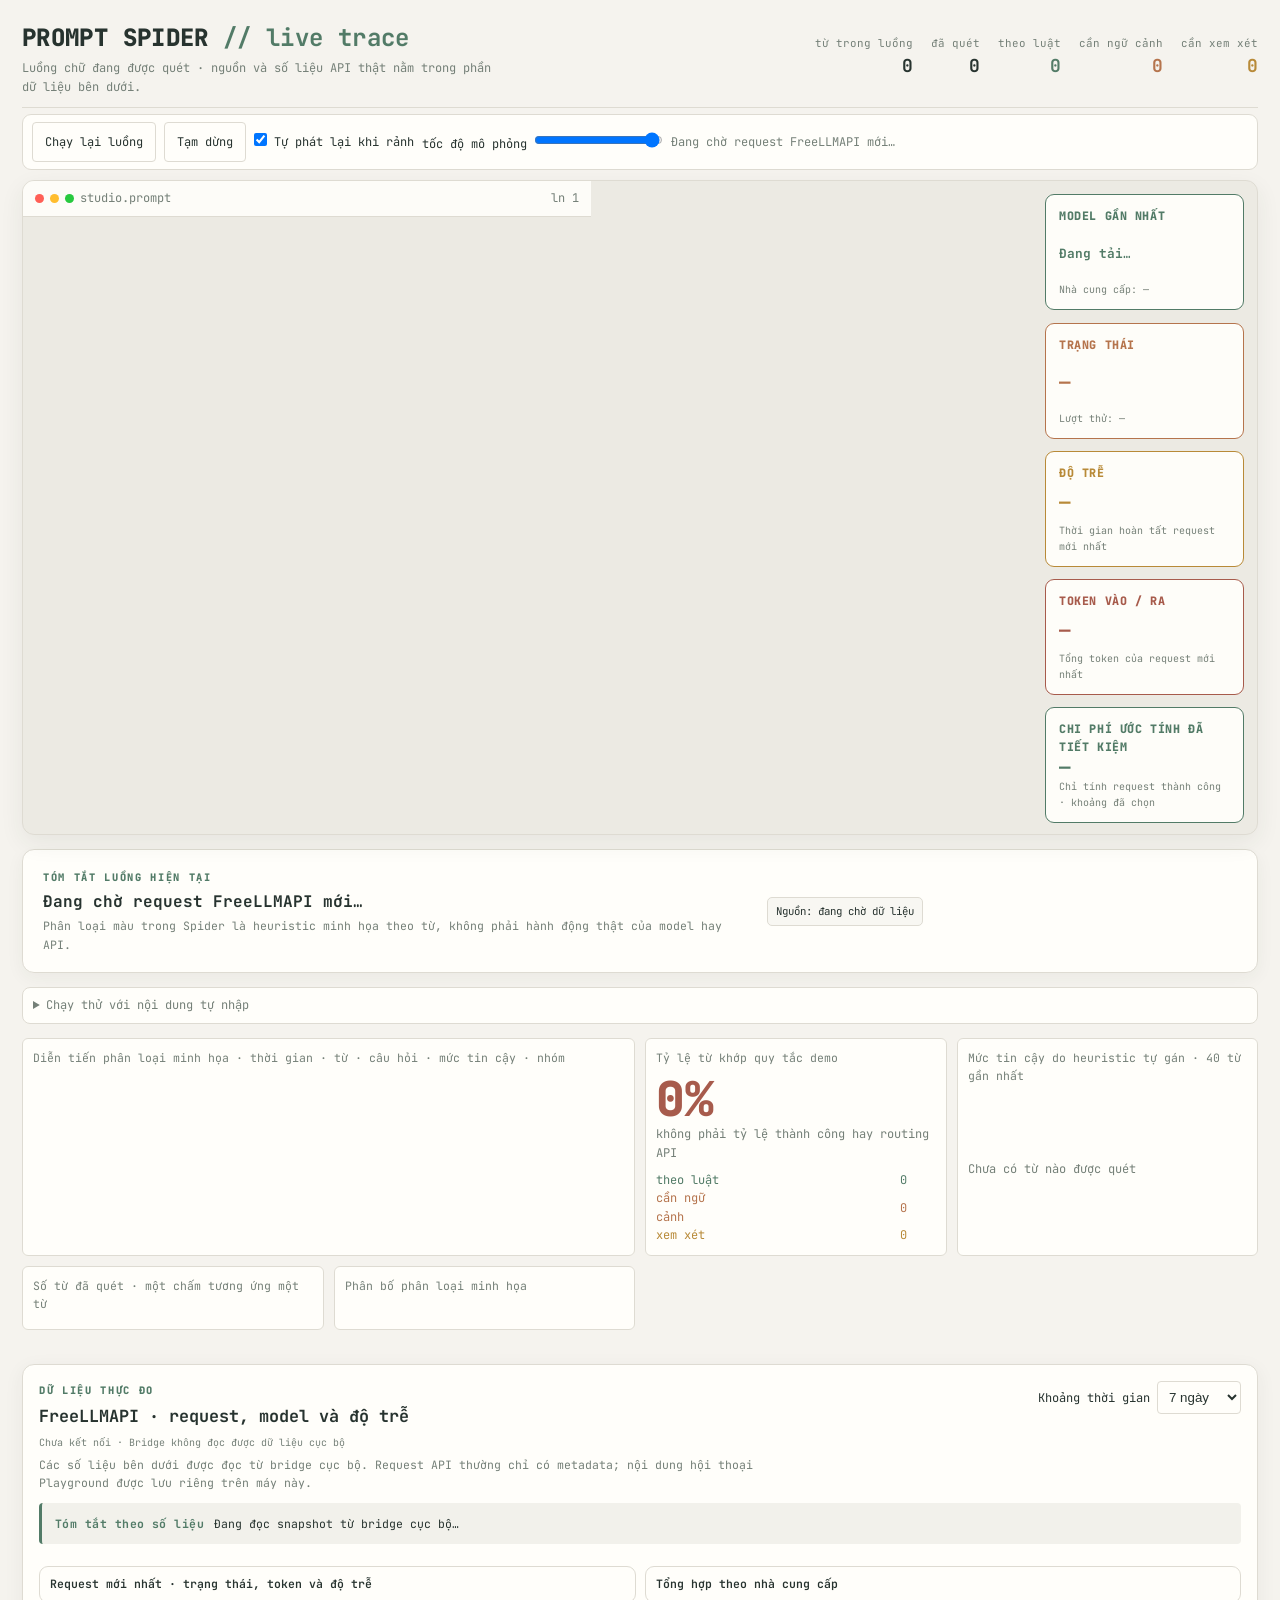
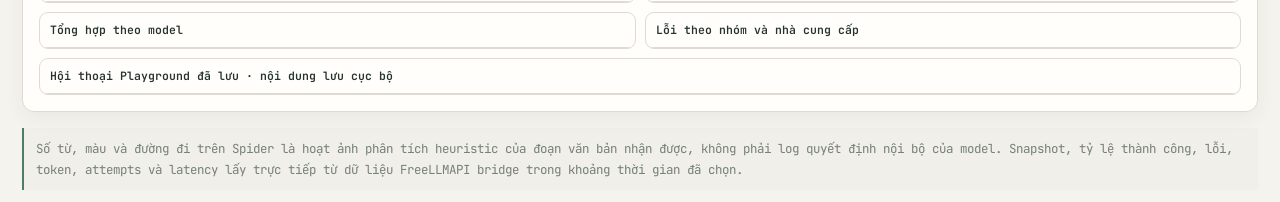
==== commit 627165e8: "Add estimated cost savings to Prompt Spider" ====
--- a/spider.html
+++ b/spider.html
@@ -81,7 +81,7 @@
 .card{position:relative;overflow:hidden;animation:statRise .6s cubic-bezier(.16,1,.3,1) both;transition:transform .25s,box-shadow .25s}
 .card:hover{transform:translateY(-2px);box-shadow:0 5px 14px rgba(49,55,44,.09)}
 .card::after{display:none}
-#c-code,#c-model,#c-you{box-shadow:none}
+#c-model,#c-status,#c-latency,#c-tokens{box-shadow:none}
 .live{position:relative;overflow:hidden;border-color:var(--line);box-shadow:0 5px 20px rgba(49,55,44,.06)}
 .live::before{display:none}
 .live-stat,.live-panel{transition:border-color .2s,box-shadow .2s}
@@ -107,9 +107,18 @@
 #stage{height:max(480px,calc(100vh - 245px));min-height:480px;grid-template-columns:minmax(0,46%) minmax(0,1fr) 225px;border-radius:12px;background:#eceae3}
 #src{padding:clamp(13px,2vw,23px);font-size:clamp(13px,1.15vw,16px);line-height:2.1}
 #cards{gap:12px;padding:13px}
+#cards{grid-template-rows:repeat(5,minmax(0,1fr))}
 .card{padding:12px 13px;border-radius:9px}
 .card span{font-size:.73rem;font-weight:800;letter-spacing:.05em}
-.card b{font-size:clamp(2.1rem,4vw,3.2rem)}
+.card b{font-size:clamp(1.05rem,1.5vw,1.45rem);line-height:1.2;overflow-wrap:anywhere}
+#c-model{border-color:var(--code)}#c-model b,#c-model span{color:var(--code)}
+#c-status{border-color:var(--model)}#c-status b,#c-status span{color:var(--model)}
+#c-latency{border-color:var(--you)}#c-latency b,#c-latency span{color:var(--you)}
+#c-tokens{border-color:var(--pink)}#c-tokens b,#c-tokens span{color:var(--pink)}
+#c-savings{border-color:#527b67}#c-savings b,#c-savings span{color:#527b67}
+#latest-model{font-size:clamp(.8rem,1vw,1rem)}
+#c-status.state-ok{border-color:var(--code)}#c-status.state-ok b,#c-status.state-ok span{color:var(--code)}
+#c-status.state-bad{border-color:#b7473e}#c-status.state-bad b,#c-status.state-bad span{color:#b7473e}
 .session-brief{display:grid;grid-template-columns:minmax(0,1.5fr) minmax(260px,1fr);gap:18px;align-items:center;margin:14px 0;padding:18px 20px;border:1px solid var(--line);border-radius:12px;background:var(--panel);box-shadow:0 5px 18px rgba(49,55,44,.05)}
 .brief-kicker{color:var(--code);font-size:.65rem;font-weight:800;letter-spacing:.16em}
 .session-brief h2{margin:4px 0;font-size:1rem;line-height:1.4}
@@ -138,16 +147,18 @@
     <div id="top"><div>từ trong luồng<strong id="n-all">0</strong></div><div>đã quét<strong id="n-read">0</strong></div><div>theo luật<strong id="n-code" style="color:var(--code)">0</strong></div><div>cần ngữ cảnh<strong id="n-model" style="color:var(--model)">0</strong></div><div>cần xem xét<strong id="n-you" style="color:var(--you)">0</strong></div></div>
   </header>
   <div class="bar">
-    <button id="replay">Chạy lại luồng</button><button id="pause">Tạm dừng</button><label>tốc độ mô phỏng <input id="spd" type="range" min="30" max="400" value="390" aria-label="Tốc độ mô phỏng"></label><span id="msg"></span>
+    <button id="replay">Chạy lại luồng</button><button id="pause">Tạm dừng</button><label><input id="loop" type="checkbox" checked> Tự phát lại khi rảnh</label><label>tốc độ mô phỏng <input id="spd" type="range" min="30" max="400" value="390" aria-label="Tốc độ mô phỏng"></label><span id="msg"></span>
   </div>
 
   <div id="stage">
     <canvas id="cv"></canvas>
     <div id="srcwrap"><div class="tb"><i></i><i></i><i></i><span>studio.prompt</span><em id="ln">ln 1</em></div><div id="src" aria-label="Văn bản đang được đọc"></div></div><div></div>
     <div id="cards">
-      <div class="card" id="c-code"><span>→ THEO LUẬT</span><b>0</b><small>Heuristic demo · không phản ánh API route</small></div>
-      <div class="card" id="c-model"><span>→ CẦN NGỮ CẢNH</span><b>0</b><small>Phân loại minh họa · không gọi thêm model</small></div>
-      <div class="card" id="c-you"><span>→ CẦN XEM XÉT</span><b>0</b><small>Khớp danh sách từ khóa rủi ro minh họa</small></div>
+      <div class="card" id="c-model"><span>MODEL GẦN NHẤT</span><b id="latest-model">Đang tải…</b><small id="latest-provider">Nhà cung cấp: —</small></div>
+      <div class="card" id="c-status"><span>TRẠNG THÁI</span><b id="latest-status">—</b><small id="latest-attempts">Lượt thử: —</small></div>
+      <div class="card" id="c-latency"><span>ĐỘ TRỄ</span><b id="latest-latency">—</b><small>Thời gian hoàn tất request mới nhất</small></div>
+      <div class="card" id="c-tokens"><span>TOKEN VÀO / RA</span><b id="latest-tokens">—</b><small id="latest-token-detail">Tổng token của request mới nhất</small></div>
+      <div class="card" id="c-savings"><span>CHI PHÍ ƯỚC TÍNH ĐÃ TIẾT KIỆM</span><b id="latest-savings">—</b><small id="latest-savings-detail">Chỉ tính request thành công · khoảng đã chọn</small></div>
     </div>
   </div>
 
@@ -193,6 +204,7 @@
 const stage = $('stage'), src = $('src'), cv = $('cv'), ctx = cv.getContext('2d');
 let words = [], i = 0, timer = null, t0 = 0, cnt, hist, currentSource = 'Nội dung nhập tay', currentFacts = [];
 let liveQueue = [], liveBusy = false, liveRequestCursor = null, liveChatVersions = new Map();
+let lastLiveEvent = null, idleReplayTimer = null, idleReplayEligible = false;
 
 /* ===== PHÂN LOẠI: mọi con số tính từ văn bản, không random ===== */
 function analyse() {
@@ -247,6 +259,7 @@
     stop(); src.querySelector('.cur')?.classList.remove('cur'); hub = null; $('pause').textContent = 'Xong';
     if (liveBusy) liveBusy = false;
     if (liveQueue.length) setTimeout(runNextLiveEvent, 100);
+    else scheduleIdleReplay();
     return;
   }
   const w = words[i], c = w.c;
@@ -255,7 +268,6 @@
   const tgt = Math.max(0, w.el.offsetTop - src.clientHeight / 2); src.scrollTop += (tgt - src.scrollTop) * (RM ? 1 : 0.4);
   $('ln').textContent = 'ln ' + w.line + ' · ' + (i + 1) + '/' + words.length;
   cnt[c.route]++; hist.push(c.p); w.born = performance.now();
-  if (!RM) $('c-' + c.route).animate([{ boxShadow: '0 0 22px ' + COL[c.route] }, { boxShadow: '0 0 0 transparent' }], 380);
   $('dots').children[i].style.background = COL[c.route];
   spider(w);
   row(w);
@@ -384,7 +396,6 @@
     : 'Đang chờ request FreeLLMAPI mới…';
   ['code', 'model', 'you'].forEach(k => {
     $('n-' + k).textContent = cnt[k]; $('t-' + k).textContent = cnt[k];
-    $('c-' + k).querySelector('b').textContent = cnt[k];
     $('b-' + k).style.width = (cnt[k] / tot * 100) + '%';
   });
   $('session-detail').textContent = `Tạm tính trên ${nf.format(i)} từ đã quét: ${nf.format(cnt.code)} theo luật, ${nf.format(cnt.model)} cần ngữ cảnh, ${nf.format(cnt.you)} khớp từ khóa rủi ro. Đây là phân loại heuristic, không phải số liệu routing của API.`;
@@ -402,9 +413,10 @@
 }
 
 /* ===== DỮ LIỆU THẬT & ĐIỀU KHIỂN ===== */
-$('go').onclick = () => { const t = $('ta').value.trim(); if (t) build(t, 'Văn bản nhập thủ công', ['Nguồn: văn bản do bạn nhập']); else $('msg').textContent = 'Chưa có request mới hoặc nội dung để phân tích.'; };
-$('replay').onclick = () => { const t = $('ta').value.trim(); if (t) build(t, currentSource, currentFacts); else $('msg').textContent = 'Chưa có request mới để chạy lại.'; };
+$('go').onclick = () => { const t = $('ta').value.trim(); if (t) { idleReplayEligible = false; clearTimeout(idleReplayTimer); build(t, 'Văn bản nhập thủ công', ['Nguồn: văn bản do bạn nhập']); } else $('msg').textContent = 'Chưa có request mới hoặc nội dung để phân tích.'; };
+$('replay').onclick = () => { clearTimeout(idleReplayTimer); const t = $('ta').value.trim(); if (t) build(t, currentSource, currentFacts); else if (lastLiveEvent) runLiveEvent(lastLiveEvent); else $('msg').textContent = 'Chưa có request mới để chạy lại.'; };
 $('pause').onclick = () => { if (i >= words.length) return; if (timer) { stop(); $('pause').textContent = 'Tiếp tục'; } else { t0 = performance.now() - 0; timer = setInterval(tick, STEP); $('pause').textContent = 'Tạm dừng'; } };
+$('loop').onchange = () => { clearTimeout(idleReplayTimer); if ($('loop').checked && !timer && !liveQueue.length) scheduleIdleReplay(); };
 
 $('spd').oninput = e => { STEP = 430 - +e.target.value; if (timer) { clearInterval(timer); timer = setInterval(tick, STEP); } };
 $('msg').textContent = 'Đang chờ request FreeLLMAPI mới…';
@@ -458,6 +470,12 @@
     topModel ? `model nhiều request nhất: ${topModel.display_name || topModel.model_id} (${asNum(topModel.requests)})` : ''
   ].filter(Boolean);
   $('snapshot-summary').replaceChildren(el('b', '', 'Tóm tắt từ snapshot thật'), el('span', '', facts.join(' · ')), el('small', '', 'Tóm tắt quy tắc, không do AI suy đoán.'));
+  const savings = data.estimatedCostSavings;
+  $('latest-savings').textContent = savings == null ? 'Chưa có giá' : new Intl.NumberFormat('vi-VN', { style: 'currency', currency: 'USD', maximumFractionDigits: 2 }).format(savings);
+  $('latest-savings-detail').textContent = savings == null
+    ? 'Cơ sở dữ liệu FreeLLMAPI chưa có bảng giá model'
+    : `Quy đổi token thành công sang giá API trả phí · ${rangeLabel}`;
+  renderLatestRequest((data.recentCalls || [])[0]);
   const stats = $('live-stats'); stats.replaceChildren(
     stat('Tổng request', asNum(data.requests)),
     stat('Tỷ lệ request thành công', `${Number(data.successRate || 0).toFixed(1)}%`, 'ok'),
@@ -465,6 +483,7 @@
     stat('Lượt thử ở provider bị lỗi', asNum(data.failedAttempts), 'fail'),
     stat('Token đầu vào', asNum(data.inputTokens)),
     stat('Token đầu ra', asNum(data.outputTokens)),
+    stat('Chi phí ước tính đã tiết kiệm', savings == null ? 'Chưa có giá' : new Intl.NumberFormat('vi-VN', { style: 'currency', currency: 'USD', maximumFractionDigits: 2 }).format(savings), 'ok'),
     stat('Độ trễ trung bình', asMs(data.avgLatencyMs)),
     stat('Độ trễ P95', asMs(data.p95LatencyMs)),
     stat('Thời gian tới token đầu (TTFT)', asMs(data.avgTtfbMs)),
@@ -486,6 +505,37 @@
   ]);
 }
 
+function renderLatestRequest(request) {
+  if (!request) {
+    $('latest-model').textContent = 'Chưa có dữ liệu';
+    $('latest-provider').textContent = 'Nhà cung cấp: —';
+    $('latest-status').textContent = '—';
+    $('latest-attempts').textContent = 'Lượt thử: —';
+    $('latest-latency').textContent = '—';
+    $('latest-tokens').textContent = '—';
+    $('latest-token-detail').textContent = 'Chưa có request trong khoảng này';
+    return;
+  }
+  const status = String(request.status || 'unknown');
+  const attempts = Number(request.attempts || 0);
+  const failedAttempts = Number(request.failed_attempts || 0);
+  const inputTokens = Number(request.input_tokens || 0);
+  const outputTokens = Number(request.output_tokens || 0);
+  const latencyMs = Number(request.latency_ms || 0);
+  const compact = n => n >= 1000000 ? `${(n / 1000000).toFixed(1)}M` : n >= 1000 ? `${(n / 1000).toFixed(1)}k` : asNum(n);
+  $('latest-model').textContent = request.model_id || 'Model không rõ';
+  $('latest-provider').textContent = `Nhà cung cấp: ${request.platform || 'không rõ'}`;
+  $('latest-status').textContent = status.toUpperCase();
+  $('latest-attempts').textContent = `Lượt thử: ${attempts || '—'} · lỗi provider: ${failedAttempts}`;
+  $('latest-latency').textContent = latencyMs >= 1000 ? `${(latencyMs / 1000).toFixed(1)} giây` : `${asNum(latencyMs)} ms`;
+  $('latest-tokens').textContent = `${compact(inputTokens)} → ${compact(outputTokens)}`;
+  $('latest-token-detail').textContent = `${asNum(inputTokens)} vào · ${asNum(outputTokens)} ra`;
+  const statusCard = $('c-status');
+  const normalizedStatus = status.toLowerCase();
+  statusCard.classList.toggle('state-ok', ['success', 'succeeded', 'completed', 'ok'].includes(normalizedStatus));
+  statusCard.classList.toggle('state-bad', ['error', 'failed', 'canceled', 'cancelled'].includes(normalizedStatus));
+}
+
 function showChats(chats) {
   const host = $('recent-chats'); host.replaceChildren();
   if (!chats.length) { host.appendChild(el('div', 'live-empty', 'Chưa có hội thoại Playground đã lưu.')); return; }
@@ -506,9 +556,26 @@
 function runNextLiveEvent() {
   if (liveBusy || timer || !liveQueue.length) return;
   const event = liveQueue.shift(); liveBusy = true;
+  runLiveEvent(event);
+}
+
+function runLiveEvent(event) {
+  lastLiveEvent = event;
+  idleReplayEligible = true;
+  liveBusy = true;
   $('msg').textContent = event.label;
   $('ta').value = event.text;
   build(event.text.slice(0, 20000), event.label, event.facts);
+}
+
+function scheduleIdleReplay() {
+  clearTimeout(idleReplayTimer);
+  if (!$('loop').checked || !idleReplayEligible || !lastLiveEvent || liveQueue.length || liveBusy) return;
+  $('msg').textContent = 'Đang phát lại luồng gần nhất · chờ request mới';
+  idleReplayTimer = setTimeout(() => {
+    if (!$('loop').checked || liveQueue.length || liveBusy || timer) return;
+    runLiveEvent(lastLiveEvent);
+  }, 1800);
 }
 
 function queueLiveEvent(label, text, facts = []) {
@@ -605,3 +672,4 @@
 </script>
 </body>
 </html>
+
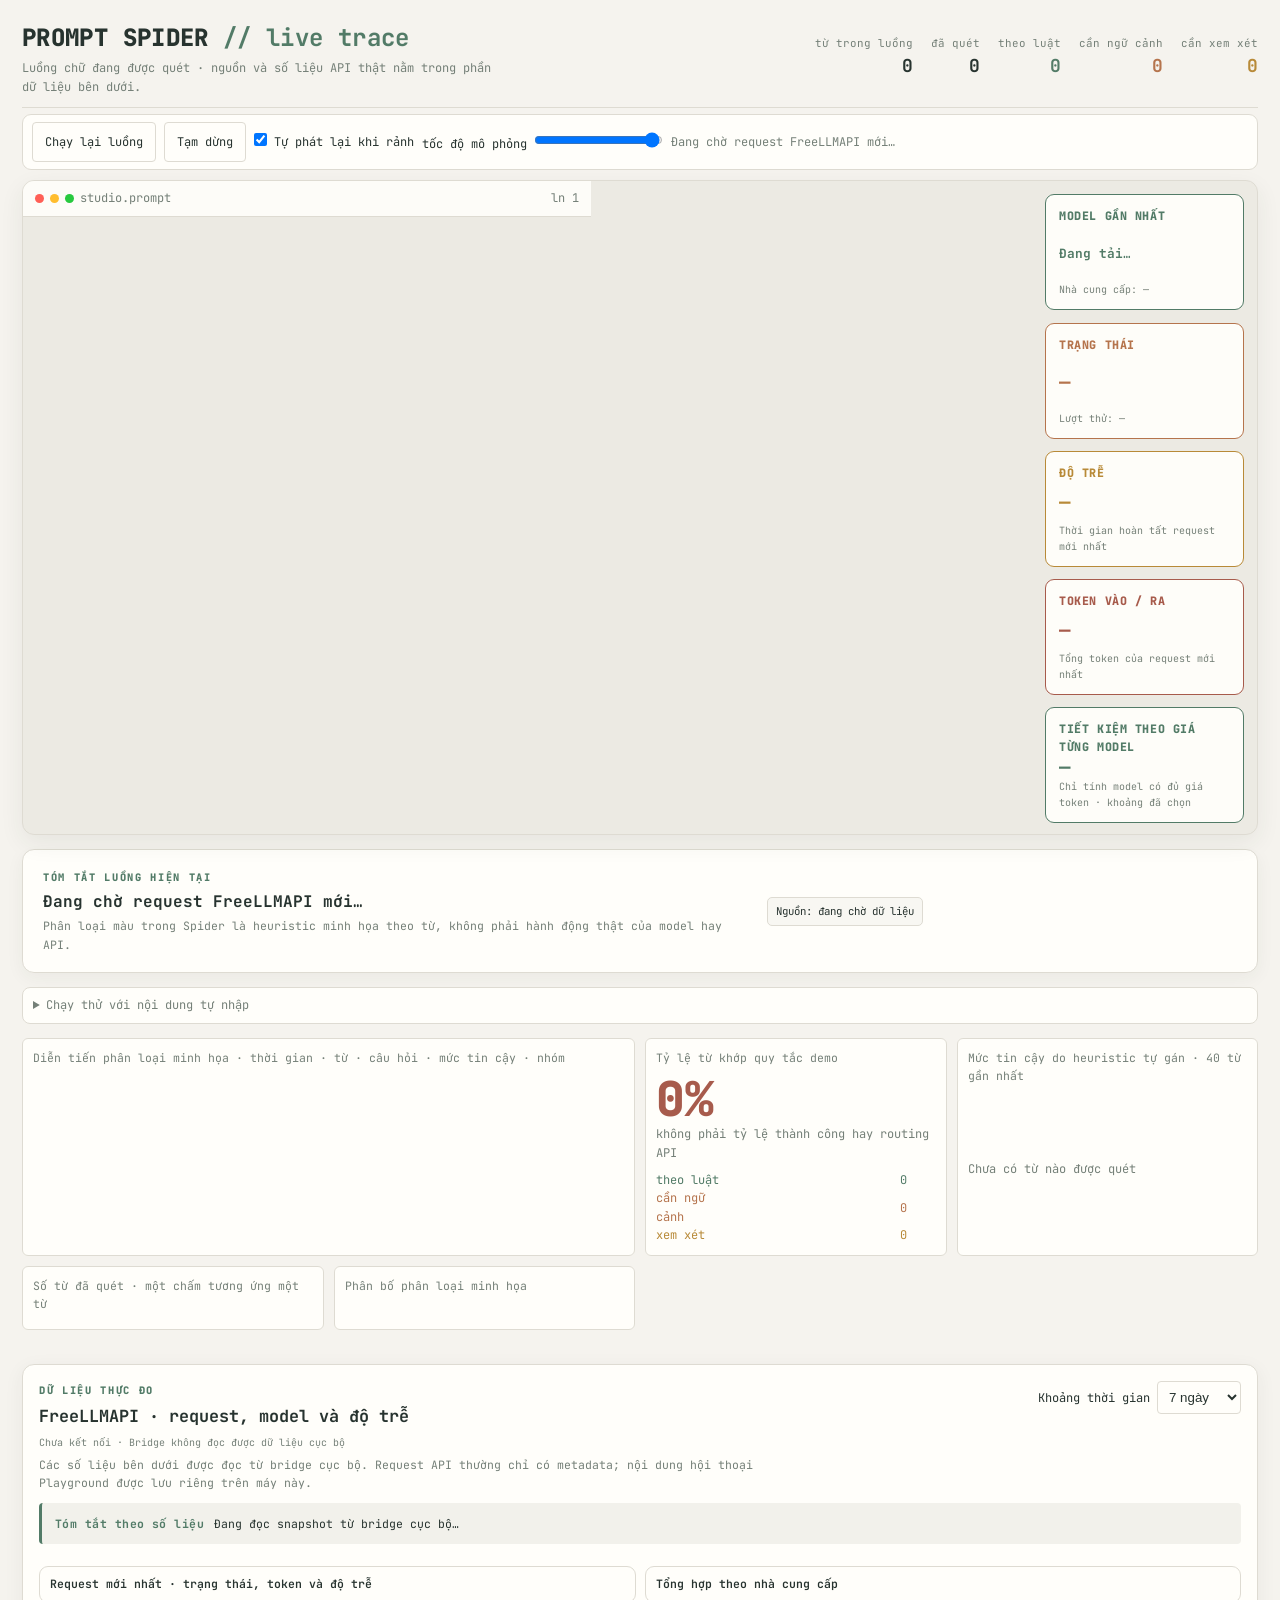
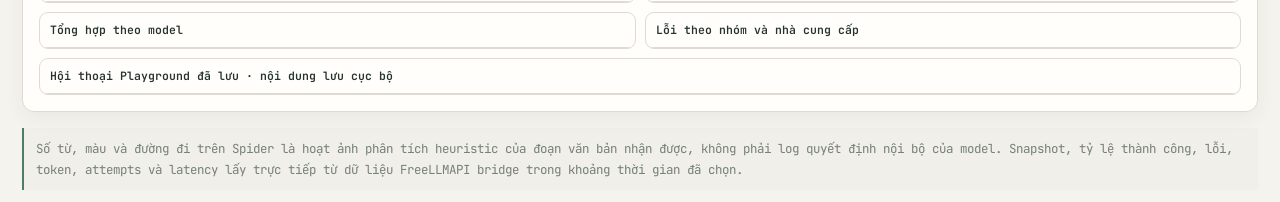
==== commit a127e617: "Use per-model prices for savings estimate" ====
--- a/spider.html
+++ b/spider.html
@@ -158,7 +158,7 @@
       <div class="card" id="c-status"><span>TRẠNG THÁI</span><b id="latest-status">—</b><small id="latest-attempts">Lượt thử: —</small></div>
       <div class="card" id="c-latency"><span>ĐỘ TRỄ</span><b id="latest-latency">—</b><small>Thời gian hoàn tất request mới nhất</small></div>
       <div class="card" id="c-tokens"><span>TOKEN VÀO / RA</span><b id="latest-tokens">—</b><small id="latest-token-detail">Tổng token của request mới nhất</small></div>
-      <div class="card" id="c-savings"><span>CHI PHÍ ƯỚC TÍNH ĐÃ TIẾT KIỆM</span><b id="latest-savings">—</b><small id="latest-savings-detail">Chỉ tính request thành công · khoảng đã chọn</small></div>
+      <div class="card" id="c-savings"><span>TIẾT KIỆM THEO GIÁ TỪNG MODEL</span><b id="latest-savings">—</b><small id="latest-savings-detail">Chỉ tính model có đủ giá token · khoảng đã chọn</small></div>
     </div>
   </div>
 
@@ -474,7 +474,7 @@
   $('latest-savings').textContent = savings == null ? 'Chưa có giá' : new Intl.NumberFormat('vi-VN', { style: 'currency', currency: 'USD', maximumFractionDigits: 2 }).format(savings);
   $('latest-savings-detail').textContent = savings == null
     ? 'Cơ sở dữ liệu FreeLLMAPI chưa có bảng giá model'
-    : `Quy đổi token thành công sang giá API trả phí · ${rangeLabel}`;
+    : `${asNum(data.pricedSuccessRequests)} request thành công có giá model; bỏ qua ${asNum(data.unpricedSuccessRequests)} request thiếu giá · ${rangeLabel}`;
   renderLatestRequest((data.recentCalls || [])[0]);
   const stats = $('live-stats'); stats.replaceChildren(
     stat('Tổng request', asNum(data.requests)),
@@ -483,7 +483,7 @@
     stat('Lượt thử ở provider bị lỗi', asNum(data.failedAttempts), 'fail'),
     stat('Token đầu vào', asNum(data.inputTokens)),
     stat('Token đầu ra', asNum(data.outputTokens)),
-    stat('Chi phí ước tính đã tiết kiệm', savings == null ? 'Chưa có giá' : new Intl.NumberFormat('vi-VN', { style: 'currency', currency: 'USD', maximumFractionDigits: 2 }).format(savings), 'ok'),
+    stat('Tiết kiệm theo giá từng model', savings == null ? 'Chưa có bảng giá' : new Intl.NumberFormat('vi-VN', { style: 'currency', currency: 'USD', maximumFractionDigits: 2 }).format(savings), 'ok'),
     stat('Độ trễ trung bình', asMs(data.avgLatencyMs)),
     stat('Độ trễ P95', asMs(data.p95LatencyMs)),
     stat('Thời gian tới token đầu (TTFT)', asMs(data.avgTtfbMs)),
